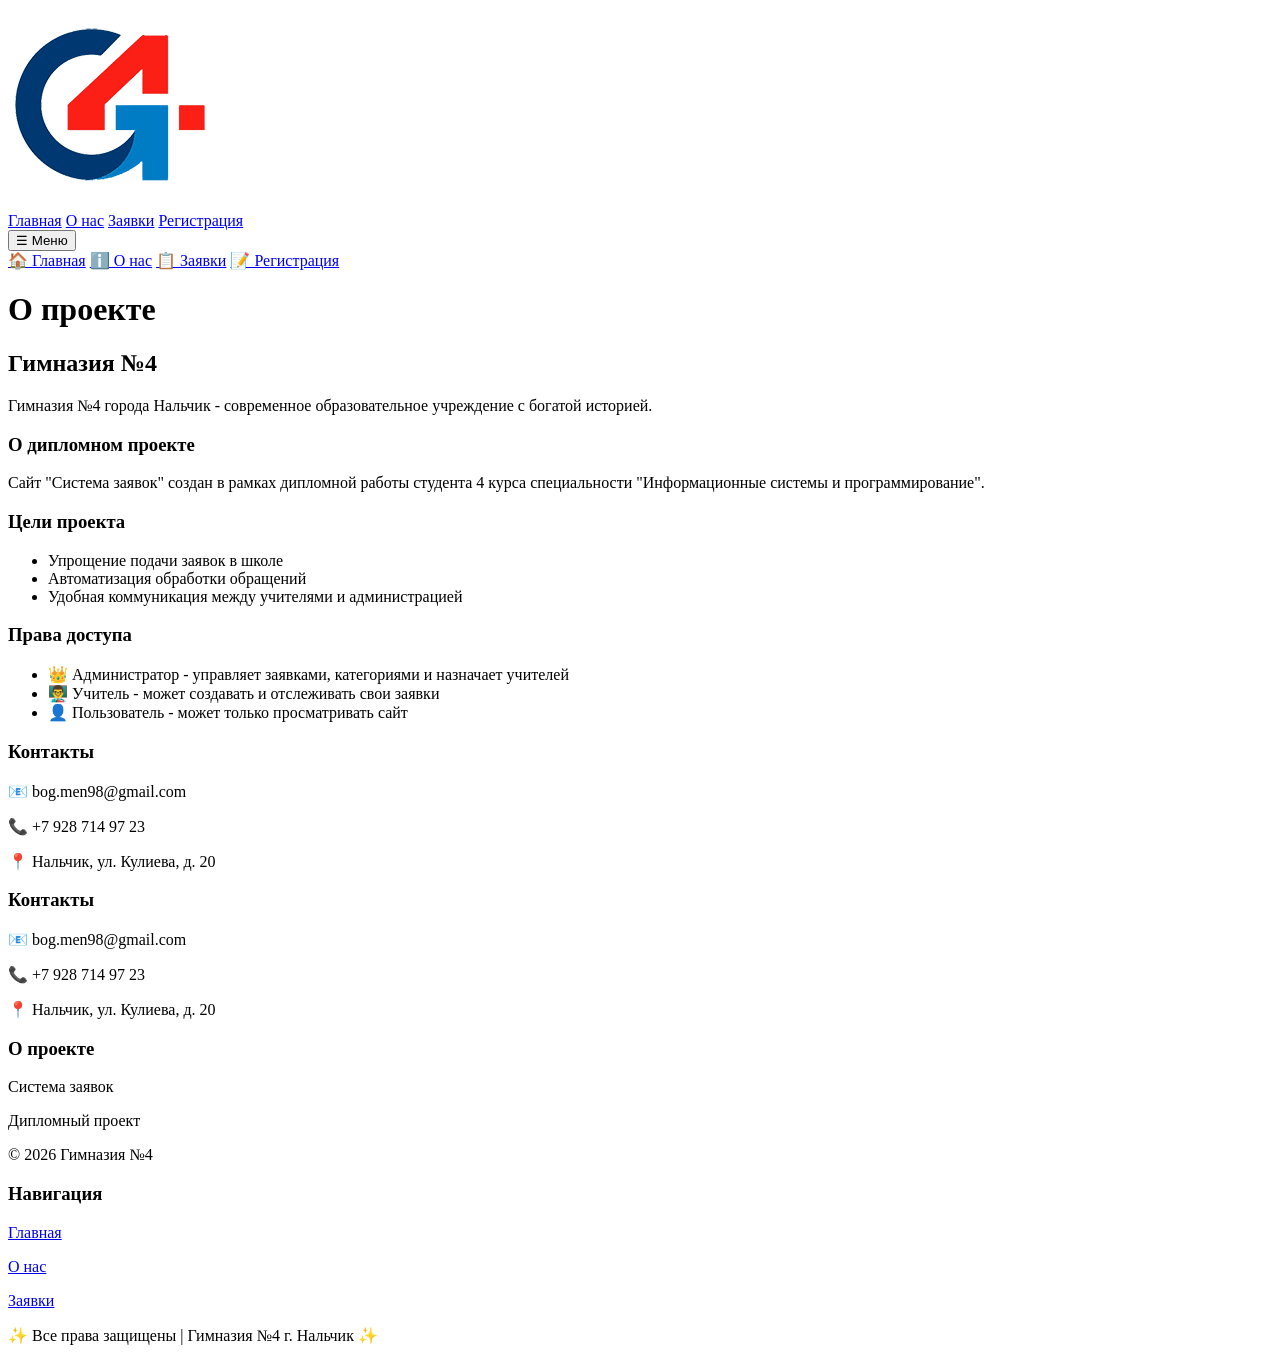
==== about.html @ c16073a1 "Update about.html" ====
<!DOCTYPE html>
<html>
<head>
    <meta charset="UTF-8">
    <meta name="viewport" content="width=device-width, initial-scale=1.0, user-scalable=yes">
    <title>О нас - Гимназия №4</title>
    <link rel="stylesheet" href="styles.css">
</head>
<body>
    <header>
        <img src="logo/logo.png" alt="Логотип" class="logo">
        
        <!-- Десктопная навигация -->
        <nav class="desktop-nav" id="desktop-nav">
            <a href="index.html">Главная</a>
            <a href="about.html">О нас</a>
            <a href="my_requests.html">Заявки</a>
            <a href="register.html">Регистрация</a>
        </nav>
        
        <!-- Мобильная навигация с бургер-меню -->
        <div class="mobile-nav">
            <button class="menu-toggle" id="menu-toggle">☰ Меню</button>
            <div class="mobile-menu" id="mobile-menu">
                <a href="index.html">🏠 Главная</a>
                <a href="about.html">ℹ️ О нас</a>
                <a href="my_requests.html">📋 Заявки</a>
                <a href="register.html">📝 Регистрация</a>
            </div>
        </div>
    </header>
    <main>
        <h1>О проекте</h1>
        <div class="about-container">
            <h2>Гимназия №4</h2>
            <p>Гимназия №4 города Нальчик - современное образовательное учреждение с богатой историей.</p>
            
            <h3>О дипломном проекте</h3>
            <p>Сайт "Система заявок" создан в рамках дипломной работы студента 4 курса специальности "Информационные системы и программирование".</p>
            
            <h3>Цели проекта</h3>
            <ul>
                <li>Упрощение подачи заявок в школе</li>
                <li>Автоматизация обработки обращений</li>
                <li>Удобная коммуникация между учителями и администрацией</li>
            </ul>
            
            <h3>Права доступа</h3>
            <ul>
                <li>👑 Администратор - управляет заявками, категориями и назначает учителей</li>
                <li>👨‍🏫 Учитель - может создавать и отслеживать свои заявки</li>
                <li>👤 Пользователь - может только просматривать сайт</li>
            </ul>
            
            <h3>Контакты</h3>
            <p>📧 bog.men98@gmail.com</p>
            <p>📞 +7 928 714 97 23</p>
            <p>📍 Нальчик, ул. Кулиева, д. 20</p>
        </div>
    </main>
    <footer>
        <div class="footer-content">
            <div class="footer-section">
                <h3>Контакты</h3>
                <p>📧 bog.men98@gmail.com</p>
                <p>📞 +7 928 714 97 23</p>
                <p>📍 Нальчик, ул. Кулиева, д. 20</p>
            </div>
            <div class="footer-section">
                <h3>О проекте</h3>
                <p>Система заявок</p>
                <p>Дипломный проект</p>
                <p>© 2026 Гимназия №4</p>
            </div>
            <div class="footer-section">
                <h3>Навигация</h3>
                <p><a href="index.html">Главная</a></p>
                <p><a href="about.html">О нас</a></p>
                <p><a href="my_requests.html">Заявки</a></p>
            </div>
        </div>
        <div class="footer-bottom">
            <p>✨ Все права защищены | Гимназия №4 г. Нальчик ✨</p>
        </div>
    </footer>
    <script src="script.js"></script>
</body>
</html>
---- styles.css ----
<header>
    <img src="logo/logo.png" alt="Логотип" class="logo">
    
    <!-- Десктопная навигация -->
    <nav class="desktop-nav" id="desktop-nav">
        <a href="index.html">Главная</a>
        <a href="about.html">О нас</a>
        <a href="my_requests.html">Заявки</a>
        <a href="register.html">Регистрация</a>
    </nav>
    
    <!-- Мобильная навигация с бургер-меню -->
    <div class="mobile-nav">
        <button class="menu-toggle" id="menu-toggle">☰ Меню</button>
        <div class="mobile-menu" id="mobile-menu">
            <a href="index.html">🏠 Главная</a>
            <a href="about.html">ℹ️ О нас</a>
            <a href="my_requests.html">📋 Заявки</a>
            <a href="register.html">📝 Регистрация</a>
        </div>
    </div>
</header>
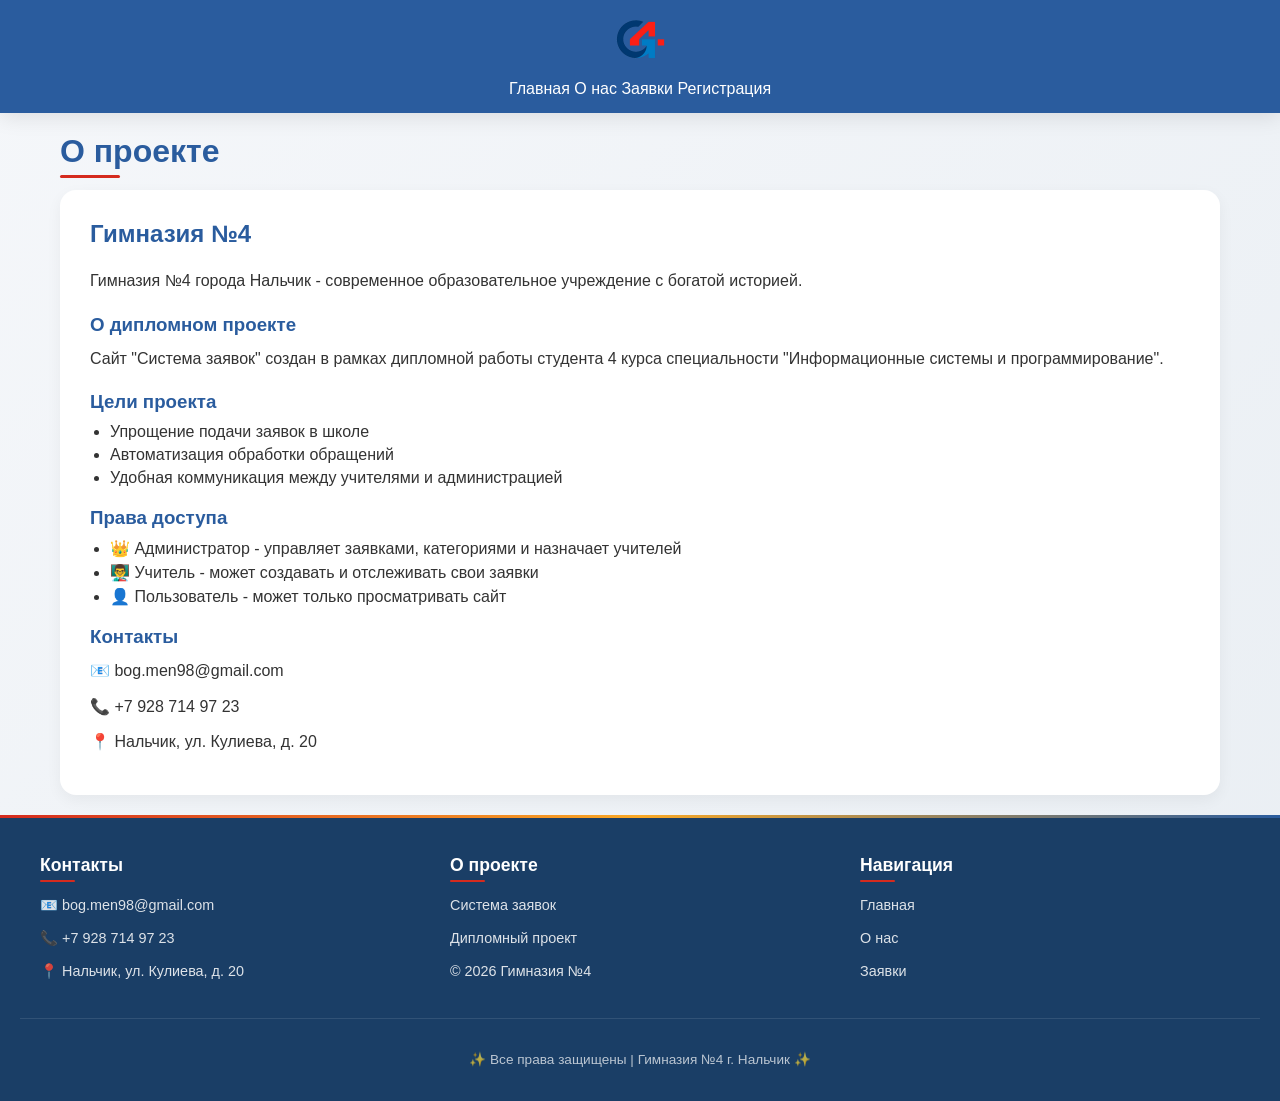
==== commit 8d2ab628: "Update about.html" ====
--- a/about.html
+++ b/about.html
@@ -2,32 +2,19 @@
 <html>
 <head>
     <meta charset="UTF-8">
-    <meta name="viewport" content="width=device-width, initial-scale=1.0, user-scalable=yes">
+    <meta name="viewport" content="width=device-width, initial-scale=1.0">
     <title>О нас - Гимназия №4</title>
     <link rel="stylesheet" href="styles.css">
 </head>
 <body>
     <header>
         <img src="logo/logo.png" alt="Логотип" class="logo">
-        
-        <!-- Десктопная навигация -->
-        <nav class="desktop-nav" id="desktop-nav">
+        <nav>
             <a href="index.html">Главная</a>
             <a href="about.html">О нас</a>
             <a href="my_requests.html">Заявки</a>
             <a href="register.html">Регистрация</a>
         </nav>
-        
-        <!-- Мобильная навигация с бургер-меню -->
-        <div class="mobile-nav">
-            <button class="menu-toggle" id="menu-toggle">☰ Меню</button>
-            <div class="mobile-menu" id="mobile-menu">
-                <a href="index.html">🏠 Главная</a>
-                <a href="about.html">ℹ️ О нас</a>
-                <a href="my_requests.html">📋 Заявки</a>
-                <a href="register.html">📝 Регистрация</a>
-            </div>
-        </div>
     </header>
     <main>
         <h1>О проекте</h1>
--- a/styles.css
+++ b/styles.css
@@ -1,22 +1,802 @@
-<header>
-    <img src="logo/logo.png" alt="Логотип" class="logo">
-    
-    <!-- Десктопная навигация -->
-    <nav class="desktop-nav" id="desktop-nav">
-        <a href="index.html">Главная</a>
-        <a href="about.html">О нас</a>
-        <a href="my_requests.html">Заявки</a>
-        <a href="register.html">Регистрация</a>
-    </nav>
-    
-    <!-- Мобильная навигация с бургер-меню -->
-    <div class="mobile-nav">
-        <button class="menu-toggle" id="menu-toggle">☰ Меню</button>
-        <div class="mobile-menu" id="mobile-menu">
-            <a href="index.html">🏠 Главная</a>
-            <a href="about.html">ℹ️ О нас</a>
-            <a href="my_requests.html">📋 Заявки</a>
-            <a href="register.html">📝 Регистрация</a>
-        </div>
-    </div>
-</header>
+* {
+    margin: 0;
+    padding: 0;
+    box-sizing: border-box;
+}
+
+html {
+    scroll-behavior: smooth;
+}
+
+body {
+    font-family: 'Segoe UI', Tahoma, Geneva, Verdana, sans-serif;
+    background: linear-gradient(135deg, #F5F7FA 0%, #E9EEF3 100%);
+    color: #333;
+    display: flex;
+    flex-direction: column;
+    min-height: 100vh;
+}
+
+/* ========== ШАПКА ПО ЦЕНТРУ ========== */
+header {
+    background: #2A5C9E;
+    color: white;
+    padding: 15px 20px;
+    display: flex;
+    align-items: center;
+    justify-content: center;
+    flex-direction: column;
+    gap: 15px;
+    box-shadow: 0 4px 20px rgba(0,0,0,0.1);
+    position: sticky;
+    top: 0;
+    z-index: 100;
+}
+
+.logo {
+    width: 50px;
+    height: 50px;
+    object-fit: contain;
+    transition: all 0.3s ease;
+}
+
+.logo:hover {
+    transform: scale(1.08) rotate(3deg);
+}
+
+.desktop-nav {
+    display: flex;
+    gap: 30px;
+    flex-wrap: wrap;
+    justify-content: center;
+}
+
+.mobile-nav {
+    display: none;
+    width: 100%;
+}
+
+.menu-toggle {
+    display: none;
+    background: transparent;
+    border: none;
+    color: white;
+    font-size: 28px;
+    width: auto;
+    padding: 5px 10px;
+    cursor: pointer;
+}
+
+.menu-toggle:hover {
+    background: rgba(255,255,255,0.1);
+    transform: none;
+    box-shadow: none;
+}
+
+.mobile-menu {
+    display: none;
+    flex-direction: column;
+    width: 100%;
+    background: #1E4A7A;
+    border-radius: 12px;
+    padding: 15px;
+    margin-top: 10px;
+}
+
+.mobile-menu.open {
+    display: flex;
+}
+
+.mobile-menu a {
+    color: white;
+    text-decoration: none;
+    padding: 12px 15px;
+    font-weight: 500;
+    border-radius: 8px;
+    transition: all 0.2s ease;
+    text-align: center;
+}
+
+.mobile-menu a:hover {
+    background: rgba(255,255,255,0.15);
+}
+
+nav a {
+    color: white;
+    text-decoration: none;
+    padding: 5px 0;
+    font-weight: 500;
+    position: relative;
+    transition: all 0.3s ease;
+}
+
+nav a::after {
+    content: '';
+    position: absolute;
+    bottom: -2px;
+    left: 0;
+    width: 0;
+    height: 2px;
+    background: #D52B1E;
+    transition: width 0.3s ease;
+    border-radius: 2px;
+}
+
+nav a:hover::after {
+    width: 100%;
+}
+
+main {
+    flex: 1;
+    max-width: 1200px;
+    margin: 20px auto;
+    padding: 0 15px;
+    width: 100%;
+}
+
+h1 {
+    color: #2A5C9E;
+    margin-bottom: 20px;
+    font-size: 2rem;
+    position: relative;
+    display: inline-block;
+}
+
+h1::after {
+    content: '';
+    position: absolute;
+    bottom: -8px;
+    left: 0;
+    width: 60px;
+    height: 3px;
+    background: #D52B1E;
+    border-radius: 3px;
+}
+
+h2 {
+    color: #2A5C9E;
+    margin-bottom: 20px;
+    font-size: 1.5rem;
+}
+
+h3 {
+    margin: 20px 0 10px 0;
+    color: #2A5C9E;
+}
+
+p {
+    margin-bottom: 10px;
+    line-height: 1.6;
+}
+
+ul {
+    margin-left: 20px;
+    margin-bottom: 15px;
+}
+
+li {
+    margin-bottom: 5px;
+}
+
+.news-grid {
+    display: grid;
+    gap: 25px;
+    margin-bottom: 30px;
+    grid-template-columns: repeat(4, 1fr);
+}
+
+@media (max-width: 1024px) {
+    .news-grid {
+        grid-template-columns: repeat(2, 1fr);
+    }
+}
+
+@media (max-width: 767px) {
+    .news-grid {
+        grid-template-columns: 1fr;
+    }
+}
+
+.news-card {
+    background: white;
+    border-radius: 12px;
+    overflow: hidden;
+    box-shadow: 0 5px 15px rgba(0,0,0,0.08);
+    transition: all 0.4s ease;
+    cursor: pointer;
+}
+
+.news-card:hover {
+    transform: translateY(-10px);
+    box-shadow: 0 20px 30px rgba(0,0,0,0.15);
+}
+
+.news-image {
+    width: 100%;
+    height: 150px;
+    object-fit: cover;
+    transition: transform 0.5s ease;
+}
+
+.news-card:hover .news-image {
+    transform: scale(1.05);
+}
+
+.news-content {
+    padding: 15px;
+}
+
+.news-date {
+    color: #D52B1E;
+    font-size: 0.9rem;
+    margin-bottom: 5px;
+    font-weight: 500;
+}
+
+.news-content h3 {
+    margin: 0 0 10px 0;
+    font-size: 1.1rem;
+}
+
+.news-content p {
+    color: #666;
+    font-size: 0.9rem;
+}
+
+.counter {
+    background: linear-gradient(135deg, #2A5C9E, #4A7DB5);
+    color: white;
+    padding: 15px;
+    text-align: center;
+    font-size: 1.2rem;
+    border-radius: 12px;
+    margin: 20px 0;
+    box-shadow: 0 4px 12px rgba(42,92,158,0.3);
+}
+
+.form-container {
+    max-width: 500px;
+    margin: 0 auto;
+    background: white;
+    padding: 30px;
+    border-radius: 16px;
+    box-shadow: 0 10px 30px rgba(0,0,0,0.1);
+    transition: transform 0.3s ease;
+}
+
+@media (max-width: 767px) {
+    .form-container {
+        padding: 20px;
+        margin: 0 10px;
+    }
+}
+
+.form-container:hover {
+    transform: translateY(-5px);
+}
+
+.about-container {
+    background: white;
+    padding: 30px;
+    border-radius: 16px;
+    box-shadow: 0 5px 15px rgba(0,0,0,0.05);
+}
+
+@media (max-width: 767px) {
+    .about-container {
+        padding: 20px;
+    }
+}
+
+input, select, textarea {
+    width: 100%;
+    padding: 12px;
+    margin-bottom: 15px;
+    border: 2px solid #E5E7EB;
+    border-radius: 10px;
+    font-size: 14px;
+    transition: all 0.3s ease;
+    font-family: inherit;
+}
+
+input:focus, select:focus, textarea:focus {
+    outline: none;
+    border-color: #2A5C9E;
+    box-shadow: 0 0 0 3px rgba(42,92,158,0.1);
+}
+
+input:disabled, select:disabled, textarea:disabled {
+    background: #F5F7FA;
+    cursor: not-allowed;
+}
+
+button {
+    background: #2A5C9E;
+    color: white;
+    padding: 12px;
+    border: none;
+    border-radius: 10px;
+    cursor: pointer;
+    width: 100%;
+    font-size: 14px;
+    font-weight: 500;
+    transition: all 0.3s ease;
+}
+
+button:hover:not(:disabled) {
+    background: #4A7DB5;
+    transform: scale(1.02);
+    box-shadow: 0 4px 12px rgba(42,92,158,0.3);
+}
+
+button:active:not(:disabled) {
+    transform: scale(0.98);
+}
+
+button:disabled {
+    opacity: 0.5;
+    cursor: not-allowed;
+}
+
+.danger {
+    background: #D52B1E;
+}
+
+.danger:hover:not(:disabled) {
+    background: #b71c1c;
+    transform: scale(1.02);
+    box-shadow: 0 4px 12px rgba(213,43,30,0.3);
+}
+
+.table-wrapper {
+    overflow-x: auto;
+    margin: 20px 0;
+    border-radius: 12px;
+    box-shadow: 0 2px 8px rgba(0,0,0,0.05);
+}
+
+table {
+    width: 100%;
+    background: white;
+    border-collapse: collapse;
+    min-width: 500px;
+}
+
+@media (max-width: 767px) {
+    table {
+        min-width: 450px;
+    }
+    
+    th, td {
+        font-size: 12px;
+        padding: 10px 8px;
+    }
+}
+
+th {
+    background: #2A5C9E;
+    color: white;
+    padding: 12px;
+    text-align: left;
+    font-weight: 600;
+}
+
+th:first-child {
+    border-top-left-radius: 12px;
+}
+
+th:last-child {
+    border-top-right-radius: 12px;
+}
+
+td {
+    padding: 12px;
+    border-bottom: 1px solid #E5E7EB;
+    transition: all 0.2s ease;
+}
+
+tr:hover td {
+    background: #F8FAFE;
+}
+
+.filters {
+    margin: 20px 0;
+    display: flex;
+    gap: 10px;
+    flex-wrap: wrap;
+    justify-content: center;
+}
+
+.filter-btn {
+    background: #E5E7EB;
+    color: #333;
+    width: auto;
+    padding: 8px 20px;
+}
+
+.filter-btn.active {
+    background: #2A5C9E;
+    color: white;
+}
+
+.filter-btn:hover {
+    transform: translateY(-2px);
+}
+
+.admin-section {
+    background: white;
+    padding: 25px;
+    border-radius: 16px;
+    margin-bottom: 30px;
+    box-shadow: 0 5px 15px rgba(0,0,0,0.05);
+    transition: all 0.3s ease;
+}
+
+@media (max-width: 767px) {
+    .admin-section {
+        padding: 15px;
+    }
+}
+
+.admin-section:hover {
+    box-shadow: 0 8px 25px rgba(0,0,0,0.1);
+}
+
+.category-add {
+    display: flex;
+    gap: 10px;
+    margin-bottom: 20px;
+    flex-wrap: wrap;
+}
+
+.category-add input {
+    flex: 1;
+    margin-bottom: 0;
+}
+
+.category-add button {
+    width: auto;
+    padding: 12px 20px;
+}
+
+@media (max-width: 767px) {
+    .category-add {
+        flex-direction: column;
+    }
+    
+    .category-add button {
+        width: 100%;
+    }
+}
+
+#categories-list {
+    list-style: none;
+}
+
+#categories-list li {
+    display: flex;
+    justify-content: space-between;
+    align-items: center;
+    padding: 12px;
+    border-bottom: 1px solid #E5E7EB;
+    transition: all 0.2s ease;
+    flex-wrap: wrap;
+    gap: 10px;
+}
+
+@media (max-width: 767px) {
+    #categories-list li {
+        flex-direction: column;
+        text-align: center;
+    }
+    
+    #categories-list li button {
+        width: auto;
+    }
+}
+
+#categories-list li:hover {
+    background: #F8FAFE;
+    transform: translateX(5px);
+}
+
+#categories-list li button {
+    width: auto;
+    padding: 5px 12px;
+}
+
+.info-box {
+    padding: 15px;
+    border-radius: 12px;
+    margin-bottom: 20px;
+    text-align: center;
+}
+
+.teacher-info {
+    background: linear-gradient(135deg, #E8F4FD, #D4E9FA);
+    color: #2A5C9E;
+    border-left: 4px solid #2A5C9E;
+    text-align: left;
+}
+
+.user-info {
+    background: linear-gradient(135deg, #FFF3E0, #FFE8CC);
+    color: #F9A826;
+    border-left: 4px solid #F9A826;
+    text-align: left;
+}
+
+.admin-info {
+    background: linear-gradient(135deg, #E8F4FD, #D4E9FA);
+    color: #2A5C9E;
+    border-left: 4px solid #2A5C9E;
+    text-align: left;
+}
+
+.new-request-btn {
+    width: auto;
+    margin-bottom: 20px;
+    background: #4A7DB5;
+    display: inline-block;
+    padding: 10px 24px;
+}
+
+.error-box {
+    background: #FFE5E5;
+    padding: 15px;
+    border-radius: 12px;
+    margin-bottom: 20px;
+    color: #D52B1E;
+    border-left: 4px solid #D52B1E;
+}
+
+.error-text {
+    color: #D52B1E;
+    margin-bottom: 15px;
+}
+
+.hidden {
+    display: none;
+}
+
+.checkbox-label {
+    display: flex;
+    align-items: center;
+    gap: 10px;
+    margin-bottom: 15px;
+    cursor: pointer;
+}
+
+.checkbox-label input {
+    width: auto;
+    margin-bottom: 0;
+    cursor: pointer;
+}
+
+.test-accounts {
+    margin-top: 20px;
+    padding-top: 15px;
+    border-top: 1px solid #E5E7EB;
+    color: #666;
+    font-size: 0.85rem;
+}
+
+.test-accounts p {
+    margin-bottom: 5px;
+}
+
+.register-note {
+    margin-top: 20px;
+    padding-top: 15px;
+    border-top: 1px solid #E5E7EB;
+    color: #F9A826;
+    font-size: 0.85rem;
+    background: #FFF9F0;
+    padding: 15px;
+    border-radius: 10px;
+}
+
+footer {
+    background: #1A3E66;
+    color: white;
+    padding: 40px 20px 25px;
+    margin-top: auto;
+    width: 100%;
+    position: relative;
+}
+
+footer::before {
+    content: '';
+    position: absolute;
+    top: 0;
+    left: 0;
+    right: 0;
+    height: 3px;
+    background: linear-gradient(90deg, #D52B1E, #F9A826, #2A5C9E);
+}
+
+.footer-content {
+    max-width: 1200px;
+    margin: 0 auto;
+    display: flex;
+    justify-content: space-between;
+    flex-wrap: wrap;
+    gap: 30px;
+}
+
+@media (max-width: 767px) {
+    .footer-content {
+        flex-direction: column;
+        text-align: center;
+        gap: 25px;
+    }
+}
+
+.footer-section {
+    flex: 1;
+    min-width: 200px;
+}
+
+.footer-section h3 {
+    color: white;
+    margin-top: 0;
+    margin-bottom: 18px;
+    font-size: 1.1rem;
+    position: relative;
+    display: inline-block;
+}
+
+.footer-section h3::after {
+    content: '';
+    position: absolute;
+    bottom: -6px;
+    left: 0;
+    width: 35px;
+    height: 2px;
+    background: #D52B1E;
+    border-radius: 2px;
+    transition: width 0.3s ease;
+}
+
+@media (max-width: 767px) {
+    .footer-section h3::after {
+        left: 50%;
+        transform: translateX(-50%);
+    }
+}
+
+.footer-section:hover h3::after {
+    width: 55px;
+}
+
+.footer-section p {
+    margin-bottom: 10px;
+    opacity: 0.85;
+    transition: all 0.3s ease;
+    font-size: 0.9rem;
+}
+
+.footer-section p:hover {
+    opacity: 1;
+    transform: translateX(3px);
+}
+
+@media (max-width: 767px) {
+    .footer-section p:hover {
+        transform: translateX(0);
+    }
+}
+
+.footer-section a {
+    color: white;
+    text-decoration: none;
+    transition: all 0.3s ease;
+    display: inline-block;
+}
+
+.footer-section a:hover {
+    color: #F9A826;
+    transform: translateX(5px);
+}
+
+.footer-bottom {
+    text-align: center;
+    padding-top: 25px;
+    margin-top: 25px;
+    border-top: 1px solid rgba(255,255,255,0.1);
+}
+
+.footer-bottom p {
+    margin: 5px 0;
+    font-size: 0.85rem;
+    opacity: 0.7;
+}
+
+/* ========== МОБИЛЬНЫЕ НАСТРОЙКИ ========== */
+@media (max-width: 767px) {
+    header {
+        flex-direction: column;
+        align-items: center;
+        padding: 12px;
+    }
+    
+    .logo {
+        margin: 0 auto;
+    }
+    
+    .desktop-nav {
+        display: none;
+    }
+    
+    .mobile-nav {
+        display: block;
+        width: 100%;
+    }
+    
+    .menu-toggle {
+        display: block;
+        width: 100%;
+        margin-top: 5px;
+    }
+    
+    h1 {
+        font-size: 1.6rem;
+        display: block;
+        text-align: center;
+    }
+    
+    h1::after {
+        left: 50%;
+        transform: translateX(-50%);
+    }
+    
+    h2 {
+        font-size: 1.3rem;
+        text-align: center;
+    }
+    
+    .filters {
+        justify-content: center;
+    }
+    
+    .filter-btn {
+        padding: 6px 16px;
+        font-size: 13px;
+    }
+    
+    .new-request-btn {
+        width: 100%;
+        text-align: center;
+    }
+    
+    button {
+        -webkit-tap-highlight-color: transparent;
+    }
+    
+    .info-box {
+        text-align: center;
+    }
+}
+
+/* ========== ДЕСКТОПНЫЕ НАСТРОЙКИ ========== */
+@media (min-width: 1200px) {
+    main {
+        padding: 0 20px;
+    }
+    
+    .admin-section {
+        padding: 30px;
+    }
+    
+    table {
+        min-width: auto;
+    }
+    
+    th, td {
+        padding: 14px;
+    }
+    
+    .desktop-nav {
+        gap: 40px;
+    }
+}
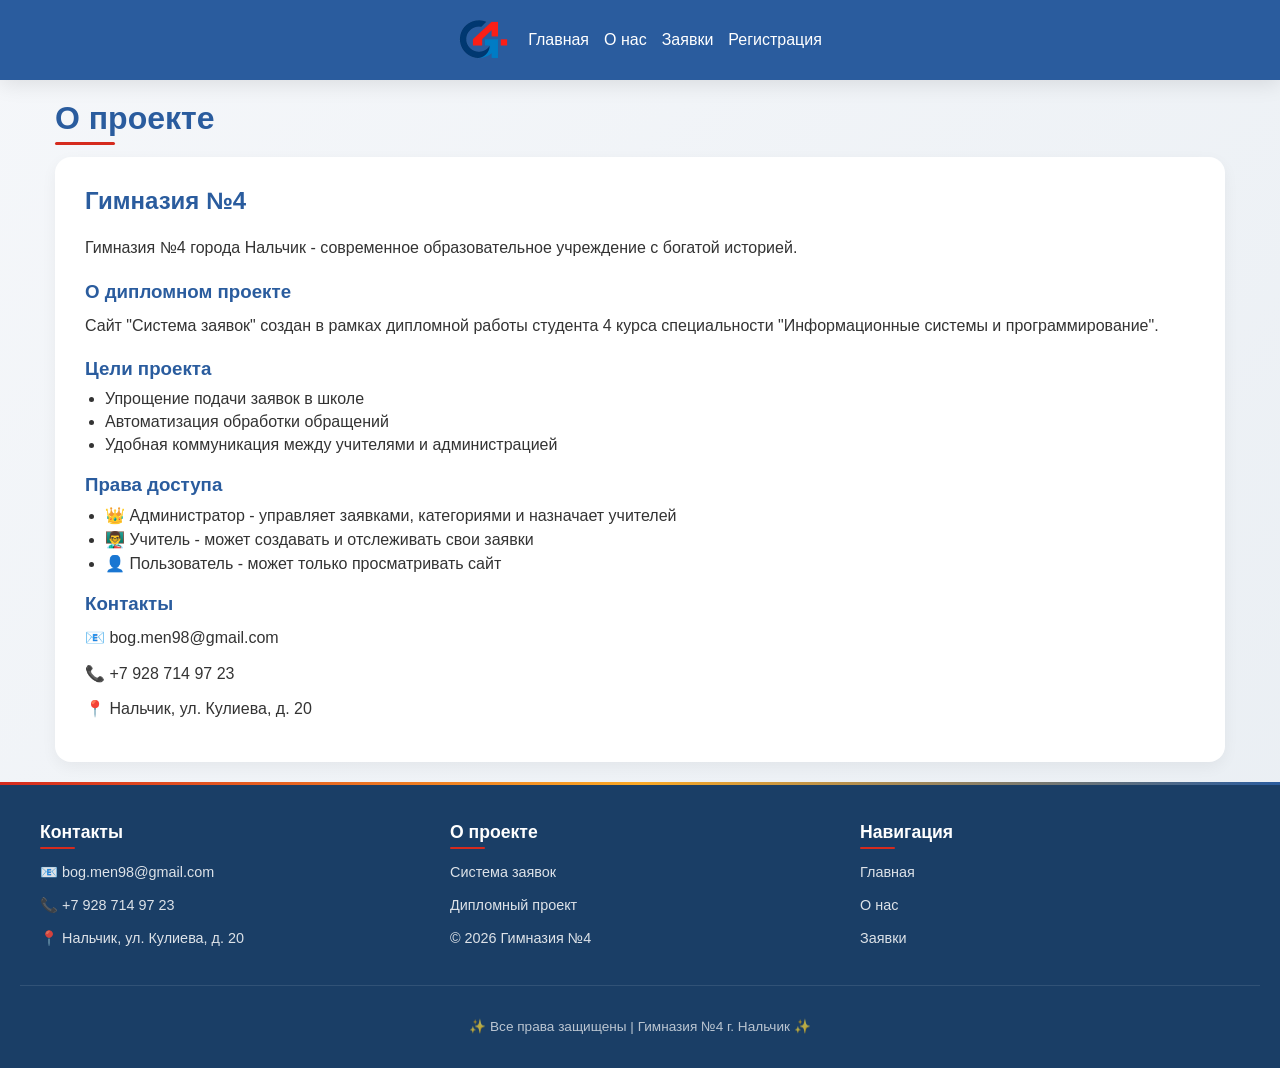
==== commit 61c408f4: "Update about.html" ====
--- a/about.html
+++ b/about.html
@@ -9,12 +9,15 @@
 <body>
     <header>
         <img src="logo/logo.png" alt="Логотип" class="logo">
-        <nav>
+        <nav class="main-nav">
             <a href="index.html">Главная</a>
             <a href="about.html">О нас</a>
             <a href="my_requests.html">Заявки</a>
             <a href="register.html">Регистрация</a>
         </nav>
+        <button class="burger-btn" id="burgerBtn">
+            <span></span><span></span><span></span>
+        </button>
     </header>
     <main>
         <h1>О проекте</h1>
@@ -70,6 +73,13 @@
             <p>✨ Все права защищены | Гимназия №4 г. Нальчик ✨</p>
         </div>
     </footer>
+    <div class="mobile-nav" id="mobileNav">
+        <a href="index.html">Главная</a>
+        <a href="about.html">О нас</a>
+        <a href="my_requests.html">Заявки</a>
+        <a href="register.html">Регистрация</a>
+    </div>
+    <div class="overlay" id="overlay"></div>
     <script src="script.js"></script>
 </body>
 </html>
--- a/styles.css
+++ b/styles.css
@@ -17,16 +17,15 @@
     min-height: 100vh;
 }
 
-/* ========== ШАПКА ПО ЦЕНТРУ ========== */
 header {
     background: #2A5C9E;
     color: white;
-    padding: 15px 20px;
+    padding: 15px;
     display: flex;
     align-items: center;
     justify-content: center;
-    flex-direction: column;
-    gap: 15px;
+    flex-wrap: wrap;
+    gap: 20px;
     box-shadow: 0 4px 20px rgba(0,0,0,0.1);
     position: sticky;
     top: 0;
@@ -37,68 +36,17 @@
     width: 50px;
     height: 50px;
     object-fit: contain;
-    transition: all 0.3s ease;
+    transition: all 0.3s cubic-bezier(0.4, 0, 0.2, 1);
 }
 
 .logo:hover {
     transform: scale(1.08) rotate(3deg);
 }
 
-.desktop-nav {
-    display: flex;
-    gap: 30px;
+nav {
+    display: flex;
+    gap: 15px;
     flex-wrap: wrap;
-    justify-content: center;
-}
-
-.mobile-nav {
-    display: none;
-    width: 100%;
-}
-
-.menu-toggle {
-    display: none;
-    background: transparent;
-    border: none;
-    color: white;
-    font-size: 28px;
-    width: auto;
-    padding: 5px 10px;
-    cursor: pointer;
-}
-
-.menu-toggle:hover {
-    background: rgba(255,255,255,0.1);
-    transform: none;
-    box-shadow: none;
-}
-
-.mobile-menu {
-    display: none;
-    flex-direction: column;
-    width: 100%;
-    background: #1E4A7A;
-    border-radius: 12px;
-    padding: 15px;
-    margin-top: 10px;
-}
-
-.mobile-menu.open {
-    display: flex;
-}
-
-.mobile-menu a {
-    color: white;
-    text-decoration: none;
-    padding: 12px 15px;
-    font-weight: 500;
-    border-radius: 8px;
-    transition: all 0.2s ease;
-    text-align: center;
-}
-
-.mobile-menu a:hover {
-    background: rgba(255,255,255,0.15);
 }
 
 nav a {
@@ -107,7 +55,7 @@
     padding: 5px 0;
     font-weight: 500;
     position: relative;
-    transition: all 0.3s ease;
+    transition: all 0.3s cubic-bezier(0.4, 0, 0.2, 1);
 }
 
 nav a::after {
@@ -118,12 +66,20 @@
     width: 0;
     height: 2px;
     background: #D52B1E;
-    transition: width 0.3s ease;
+    transition: width 0.3s cubic-bezier(0.4, 0, 0.2, 1);
     border-radius: 2px;
+}
+
+nav a:hover {
+    transform: translateY(-2px);
 }
 
 nav a:hover::after {
     width: 100%;
+}
+
+nav a.hidden {
+    display: none;
 }
 
 main {
@@ -178,23 +134,12 @@
     margin-bottom: 5px;
 }
 
+/* Новости с красивыми карточками */
 .news-grid {
     display: grid;
+    grid-template-columns: repeat(auto-fit, minmax(250px, 1fr));
     gap: 25px;
     margin-bottom: 30px;
-    grid-template-columns: repeat(4, 1fr);
-}
-
-@media (max-width: 1024px) {
-    .news-grid {
-        grid-template-columns: repeat(2, 1fr);
-    }
-}
-
-@media (max-width: 767px) {
-    .news-grid {
-        grid-template-columns: 1fr;
-    }
 }
 
 .news-card {
@@ -202,7 +147,7 @@
     border-radius: 12px;
     overflow: hidden;
     box-shadow: 0 5px 15px rgba(0,0,0,0.08);
-    transition: all 0.4s ease;
+    transition: all 0.4s cubic-bezier(0.4, 0, 0.2, 1);
     cursor: pointer;
 }
 
@@ -215,7 +160,7 @@
     width: 100%;
     height: 150px;
     object-fit: cover;
-    transition: transform 0.5s ease;
+    transition: transform 0.5s cubic-bezier(0.4, 0, 0.2, 1);
 }
 
 .news-card:hover .news-image {
@@ -255,7 +200,7 @@
 }
 
 .form-container {
-    max-width: 500px;
+    max-width: 400px;
     margin: 0 auto;
     background: white;
     padding: 30px;
@@ -264,13 +209,6 @@
     transition: transform 0.3s ease;
 }
 
-@media (max-width: 767px) {
-    .form-container {
-        padding: 20px;
-        margin: 0 10px;
-    }
-}
-
 .form-container:hover {
     transform: translateY(-5px);
 }
@@ -280,12 +218,6 @@
     padding: 30px;
     border-radius: 16px;
     box-shadow: 0 5px 15px rgba(0,0,0,0.05);
-}
-
-@media (max-width: 767px) {
-    .about-container {
-        padding: 20px;
-    }
 }
 
 input, select, textarea {
@@ -303,6 +235,7 @@
     outline: none;
     border-color: #2A5C9E;
     box-shadow: 0 0 0 3px rgba(42,92,158,0.1);
+    transform: translateY(-2px);
 }
 
 input:disabled, select:disabled, textarea:disabled {
@@ -320,7 +253,7 @@
     width: 100%;
     font-size: 14px;
     font-weight: 500;
-    transition: all 0.3s ease;
+    transition: all 0.3s cubic-bezier(0.4, 0, 0.2, 1);
 }
 
 button:hover:not(:disabled) {
@@ -348,29 +281,16 @@
     box-shadow: 0 4px 12px rgba(213,43,30,0.3);
 }
 
-.table-wrapper {
-    overflow-x: auto;
-    margin: 20px 0;
-    border-radius: 12px;
-    box-shadow: 0 2px 8px rgba(0,0,0,0.05);
-}
-
+/* Таблицы с красивым дизайном */
 table {
     width: 100%;
     background: white;
     border-collapse: collapse;
-    min-width: 500px;
-}
-
-@media (max-width: 767px) {
-    table {
-        min-width: 450px;
-    }
-    
-    th, td {
-        font-size: 12px;
-        padding: 10px 8px;
-    }
+    margin: 20px 0;
+    display: block;
+    overflow-x: auto;
+    border-radius: 12px;
+    box-shadow: 0 2px 8px rgba(0,0,0,0.05);
 }
 
 th {
@@ -404,7 +324,6 @@
     display: flex;
     gap: 10px;
     flex-wrap: wrap;
-    justify-content: center;
 }
 
 .filter-btn {
@@ -432,12 +351,6 @@
     transition: all 0.3s ease;
 }
 
-@media (max-width: 767px) {
-    .admin-section {
-        padding: 15px;
-    }
-}
-
 .admin-section:hover {
     box-shadow: 0 8px 25px rgba(0,0,0,0.1);
 }
@@ -457,16 +370,6 @@
 .category-add button {
     width: auto;
     padding: 12px 20px;
-}
-
-@media (max-width: 767px) {
-    .category-add {
-        flex-direction: column;
-    }
-    
-    .category-add button {
-        width: 100%;
-    }
 }
 
 #categories-list {
@@ -480,19 +383,6 @@
     padding: 12px;
     border-bottom: 1px solid #E5E7EB;
     transition: all 0.2s ease;
-    flex-wrap: wrap;
-    gap: 10px;
-}
-
-@media (max-width: 767px) {
-    #categories-list li {
-        flex-direction: column;
-        text-align: center;
-    }
-    
-    #categories-list li button {
-        width: auto;
-    }
 }
 
 #categories-list li:hover {
@@ -509,28 +399,36 @@
     padding: 15px;
     border-radius: 12px;
     margin-bottom: 20px;
-    text-align: center;
+    animation: slideIn 0.4s ease;
+}
+
+@keyframes slideIn {
+    from {
+        opacity: 0;
+        transform: translateX(-20px);
+    }
+    to {
+        opacity: 1;
+        transform: translateX(0);
+    }
 }
 
 .teacher-info {
     background: linear-gradient(135deg, #E8F4FD, #D4E9FA);
     color: #2A5C9E;
     border-left: 4px solid #2A5C9E;
-    text-align: left;
 }
 
 .user-info {
     background: linear-gradient(135deg, #FFF3E0, #FFE8CC);
     color: #F9A826;
     border-left: 4px solid #F9A826;
-    text-align: left;
 }
 
 .admin-info {
     background: linear-gradient(135deg, #E8F4FD, #D4E9FA);
     color: #2A5C9E;
     border-left: 4px solid #2A5C9E;
-    text-align: left;
 }
 
 .new-request-btn {
@@ -594,8 +492,10 @@
     background: #FFF9F0;
     padding: 15px;
     border-radius: 10px;
-}
-
+    margin-top: 20px;
+}
+
+/* ========== КРАСИВЫЙ ПОДВАЛ ========== */
 footer {
     background: #1A3E66;
     color: white;
@@ -622,14 +522,6 @@
     justify-content: space-between;
     flex-wrap: wrap;
     gap: 30px;
-}
-
-@media (max-width: 767px) {
-    .footer-content {
-        flex-direction: column;
-        text-align: center;
-        gap: 25px;
-    }
 }
 
 .footer-section {
@@ -658,13 +550,6 @@
     transition: width 0.3s ease;
 }
 
-@media (max-width: 767px) {
-    .footer-section h3::after {
-        left: 50%;
-        transform: translateX(-50%);
-    }
-}
-
 .footer-section:hover h3::after {
     width: 55px;
 }
@@ -681,12 +566,6 @@
     transform: translateX(3px);
 }
 
-@media (max-width: 767px) {
-    .footer-section p:hover {
-        transform: translateX(0);
-    }
-}
-
 .footer-section a {
     color: white;
     text-decoration: none;
@@ -712,91 +591,155 @@
     opacity: 0.7;
 }
 
-/* ========== МОБИЛЬНЫЕ НАСТРОЙКИ ========== */
-@media (max-width: 767px) {
+@media (max-width: 720px) {
     header {
         flex-direction: column;
+        text-align: center;
+    }
+    
+    nav {
+        flex-direction: column;
+        width: 100%;
         align-items: center;
-        padding: 12px;
-    }
-    
-    .logo {
-        margin: 0 auto;
-    }
-    
+    }
+    
+    table {
+        font-size: 0.9rem;
+    }
+    
+    th, td {
+        padding: 8px;
+    }
+    
+    .category-add {
+        flex-direction: column;
+    }
+    
+    .category-add button {
+        width: 100%;
+    }
+    
+    .footer-content {
+        flex-direction: column;
+        text-align: center;
+        gap: 25px;
+    }
+    
+    .footer-section h3::after {
+        left: 50%;
+        transform: translateX(-50%);
+    }
+    
+    .footer-section:hover h3::after {
+        width: 55px;
+        left: 50%;
+        transform: translateX(-50%);
+    }
+    
+    .footer-section p:hover {
+        transform: translateX(0);
+    }
+}
+/* ========== ДЛЯ БУРГЕР-МЕНЮ (добавить в конец файла) ========== */
+
+/* Бургер-кнопка — видна только на смартфонах */
+.burger-btn {
+    display: none;
+    background: rgba(255,255,255,0.15);
+    border: none;
+    cursor: pointer;
+    width: 44px;
+    height: 44px;
+    border-radius: 12px;
+    flex-direction: column;
+    justify-content: center;
+    align-items: center;
+    gap: 5px;
+}
+
+.burger-btn span {
+    display: block;
+    width: 24px;
+    height: 2px;
+    background: white;
+    border-radius: 2px;
+    transition: 0.2s;
+}
+
+/* Выезжающее вертикальное меню */
+.mobile-nav {
+    position: fixed;
+    top: 0;
+    left: -280px;
+    width: 280px;
+    height: 100vh;
+    background: #1A3E66;
+    z-index: 1100;
+    padding: 80px 24px 24px;
+    transition: left 0.3s cubic-bezier(0.2, 0.9, 0.4, 1.1);
+    box-shadow: 4px 0 20px rgba(0,0,0,0.3);
+    display: flex;
+    flex-direction: column;
+    gap: 20px;
+}
+
+.mobile-nav.open {
+    left: 0;
+}
+
+.mobile-nav a {
+    color: white;
+    text-decoration: none;
+    font-size: 1.2rem;
+    padding: 12px 0;
+    border-bottom: 1px solid rgba(255,255,255,0.2);
+    transition: 0.2s;
+}
+
+.mobile-nav a:hover {
+    padding-left: 10px;
+    color: #F9A826;
+}
+
+.mobile-nav a.hidden {
+    display: none;
+}
+
+/* Затемнение */
+.overlay {
+    position: fixed;
+    top: 0;
+    left: 0;
+    width: 100%;
+    height: 100%;
+    background: rgba(0,0,0,0.5);
+    z-index: 1050;
+    display: none;
+}
+
+.overlay.active {
+    display: block;
+}
+
+/* Скрываем обычное меню на смартфонах, показываем бургер */
+@media (max-width: 720px) {
     .desktop-nav {
         display: none;
     }
     
-    .mobile-nav {
-        display: block;
-        width: 100%;
-    }
-    
-    .menu-toggle {
-        display: block;
-        width: 100%;
-        margin-top: 5px;
-    }
-    
-    h1 {
-        font-size: 1.6rem;
-        display: block;
-        text-align: center;
-    }
-    
-    h1::after {
-        left: 50%;
-        transform: translateX(-50%);
-    }
-    
-    h2 {
-        font-size: 1.3rem;
-        text-align: center;
-    }
-    
-    .filters {
-        justify-content: center;
-    }
-    
-    .filter-btn {
-        padding: 6px 16px;
-        font-size: 13px;
-    }
-    
-    .new-request-btn {
-        width: 100%;
-        text-align: center;
-    }
-    
-    button {
-        -webkit-tap-highlight-color: transparent;
-    }
-    
-    .info-box {
-        text-align: center;
-    }
-}
-
-/* ========== ДЕСКТОПНЫЕ НАСТРОЙКИ ========== */
-@media (min-width: 1200px) {
-    main {
-        padding: 0 20px;
-    }
-    
-    .admin-section {
-        padding: 30px;
-    }
-    
-    table {
-        min-width: auto;
-    }
-    
-    th, td {
-        padding: 14px;
-    }
-    
-    .desktop-nav {
-        gap: 40px;
-    }
-}
+    .burger-btn {
+        display: flex;
+    }
+    
+    header {
+        justify-content: space-between;
+        flex-direction: row;
+    }
+}
+
+/* На компьютерах скрываем мобильное меню */
+@media (min-width: 721px) {
+    .mobile-nav, .overlay, .burger-btn {
+        display: none;
+    }
+}
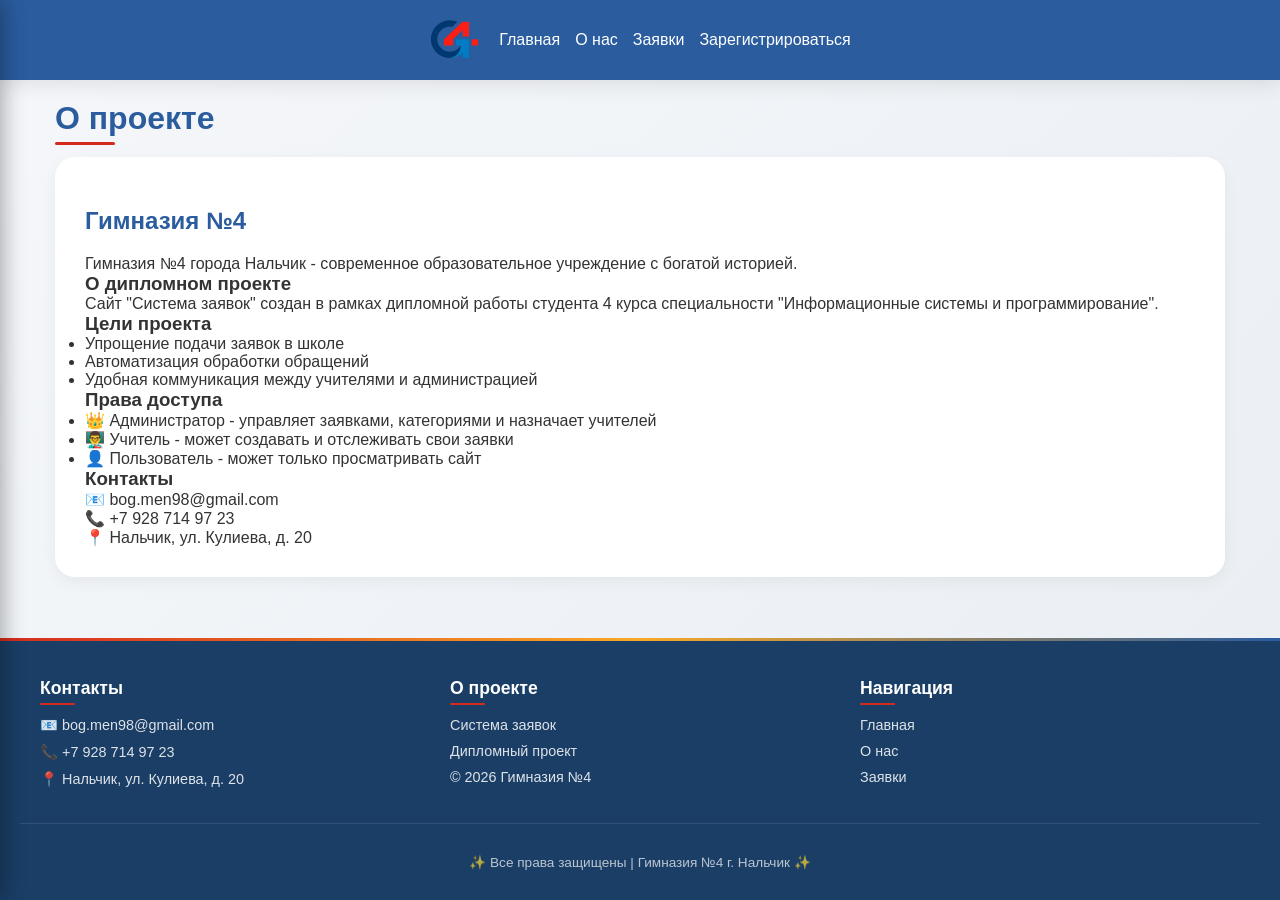
==== commit 1d7167fc: "Update about.html" ====
--- a/about.html
+++ b/about.html
@@ -2,7 +2,7 @@
 <html>
 <head>
     <meta charset="UTF-8">
-    <meta name="viewport" content="width=device-width, initial-scale=1.0">
+    <meta name="viewport" content="width=device-width, initial-scale=1.0, viewport-fit=cover">
     <title>О нас - Гимназия №4</title>
     <link rel="stylesheet" href="styles.css">
 </head>
@@ -13,7 +13,7 @@
             <a href="index.html">Главная</a>
             <a href="about.html">О нас</a>
             <a href="my_requests.html">Заявки</a>
-            <a href="register.html">Регистрация</a>
+            <a href="register.html" id="auth-link">Зарегистрироваться</a>
         </nav>
         <button class="burger-btn" id="burgerBtn">
             <span></span><span></span><span></span>
@@ -77,7 +77,7 @@
         <a href="index.html">Главная</a>
         <a href="about.html">О нас</a>
         <a href="my_requests.html">Заявки</a>
-        <a href="register.html">Регистрация</a>
+        <a href="register.html" id="mobile-auth-link">Зарегистрироваться</a>
     </div>
     <div class="overlay" id="overlay"></div>
     <script src="script.js"></script>
--- a/styles.css
+++ b/styles.css
@@ -2,6 +2,12 @@
     margin: 0;
     padding: 0;
     box-sizing: border-box;
+}
+
+html, body {
+    height: 100%;
+    max-width: 100%;
+    overflow-x: hidden;
 }
 
 html {
@@ -15,8 +21,11 @@
     display: flex;
     flex-direction: column;
     min-height: 100vh;
-}
-
+    overflow-x: hidden;
+    width: 100%;
+}
+
+/* ========== ШАПКА ========== */
 header {
     background: #2A5C9E;
     color: white;
@@ -30,6 +39,7 @@
     position: sticky;
     top: 0;
     z-index: 100;
+    width: 100%;
 }
 
 .logo {
@@ -43,13 +53,13 @@
     transform: scale(1.08) rotate(3deg);
 }
 
-nav {
+.main-nav {
     display: flex;
     gap: 15px;
     flex-wrap: wrap;
 }
 
-nav a {
+.main-nav a {
     color: white;
     text-decoration: none;
     padding: 5px 0;
@@ -58,7 +68,7 @@
     transition: all 0.3s cubic-bezier(0.4, 0, 0.2, 1);
 }
 
-nav a::after {
+.main-nav a::after {
     content: '';
     position: absolute;
     bottom: -2px;
@@ -70,579 +80,15 @@
     border-radius: 2px;
 }
 
-nav a:hover {
+.main-nav a:hover {
     transform: translateY(-2px);
 }
 
-nav a:hover::after {
+.main-nav a:hover::after {
     width: 100%;
 }
 
-nav a.hidden {
-    display: none;
-}
-
-main {
-    flex: 1;
-    max-width: 1200px;
-    margin: 20px auto;
-    padding: 0 15px;
-    width: 100%;
-}
-
-h1 {
-    color: #2A5C9E;
-    margin-bottom: 20px;
-    font-size: 2rem;
-    position: relative;
-    display: inline-block;
-}
-
-h1::after {
-    content: '';
-    position: absolute;
-    bottom: -8px;
-    left: 0;
-    width: 60px;
-    height: 3px;
-    background: #D52B1E;
-    border-radius: 3px;
-}
-
-h2 {
-    color: #2A5C9E;
-    margin-bottom: 20px;
-    font-size: 1.5rem;
-}
-
-h3 {
-    margin: 20px 0 10px 0;
-    color: #2A5C9E;
-}
-
-p {
-    margin-bottom: 10px;
-    line-height: 1.6;
-}
-
-ul {
-    margin-left: 20px;
-    margin-bottom: 15px;
-}
-
-li {
-    margin-bottom: 5px;
-}
-
-/* Новости с красивыми карточками */
-.news-grid {
-    display: grid;
-    grid-template-columns: repeat(auto-fit, minmax(250px, 1fr));
-    gap: 25px;
-    margin-bottom: 30px;
-}
-
-.news-card {
-    background: white;
-    border-radius: 12px;
-    overflow: hidden;
-    box-shadow: 0 5px 15px rgba(0,0,0,0.08);
-    transition: all 0.4s cubic-bezier(0.4, 0, 0.2, 1);
-    cursor: pointer;
-}
-
-.news-card:hover {
-    transform: translateY(-10px);
-    box-shadow: 0 20px 30px rgba(0,0,0,0.15);
-}
-
-.news-image {
-    width: 100%;
-    height: 150px;
-    object-fit: cover;
-    transition: transform 0.5s cubic-bezier(0.4, 0, 0.2, 1);
-}
-
-.news-card:hover .news-image {
-    transform: scale(1.05);
-}
-
-.news-content {
-    padding: 15px;
-}
-
-.news-date {
-    color: #D52B1E;
-    font-size: 0.9rem;
-    margin-bottom: 5px;
-    font-weight: 500;
-}
-
-.news-content h3 {
-    margin: 0 0 10px 0;
-    font-size: 1.1rem;
-}
-
-.news-content p {
-    color: #666;
-    font-size: 0.9rem;
-}
-
-.counter {
-    background: linear-gradient(135deg, #2A5C9E, #4A7DB5);
-    color: white;
-    padding: 15px;
-    text-align: center;
-    font-size: 1.2rem;
-    border-radius: 12px;
-    margin: 20px 0;
-    box-shadow: 0 4px 12px rgba(42,92,158,0.3);
-}
-
-.form-container {
-    max-width: 400px;
-    margin: 0 auto;
-    background: white;
-    padding: 30px;
-    border-radius: 16px;
-    box-shadow: 0 10px 30px rgba(0,0,0,0.1);
-    transition: transform 0.3s ease;
-}
-
-.form-container:hover {
-    transform: translateY(-5px);
-}
-
-.about-container {
-    background: white;
-    padding: 30px;
-    border-radius: 16px;
-    box-shadow: 0 5px 15px rgba(0,0,0,0.05);
-}
-
-input, select, textarea {
-    width: 100%;
-    padding: 12px;
-    margin-bottom: 15px;
-    border: 2px solid #E5E7EB;
-    border-radius: 10px;
-    font-size: 14px;
-    transition: all 0.3s ease;
-    font-family: inherit;
-}
-
-input:focus, select:focus, textarea:focus {
-    outline: none;
-    border-color: #2A5C9E;
-    box-shadow: 0 0 0 3px rgba(42,92,158,0.1);
-    transform: translateY(-2px);
-}
-
-input:disabled, select:disabled, textarea:disabled {
-    background: #F5F7FA;
-    cursor: not-allowed;
-}
-
-button {
-    background: #2A5C9E;
-    color: white;
-    padding: 12px;
-    border: none;
-    border-radius: 10px;
-    cursor: pointer;
-    width: 100%;
-    font-size: 14px;
-    font-weight: 500;
-    transition: all 0.3s cubic-bezier(0.4, 0, 0.2, 1);
-}
-
-button:hover:not(:disabled) {
-    background: #4A7DB5;
-    transform: scale(1.02);
-    box-shadow: 0 4px 12px rgba(42,92,158,0.3);
-}
-
-button:active:not(:disabled) {
-    transform: scale(0.98);
-}
-
-button:disabled {
-    opacity: 0.5;
-    cursor: not-allowed;
-}
-
-.danger {
-    background: #D52B1E;
-}
-
-.danger:hover:not(:disabled) {
-    background: #b71c1c;
-    transform: scale(1.02);
-    box-shadow: 0 4px 12px rgba(213,43,30,0.3);
-}
-
-/* Таблицы с красивым дизайном */
-table {
-    width: 100%;
-    background: white;
-    border-collapse: collapse;
-    margin: 20px 0;
-    display: block;
-    overflow-x: auto;
-    border-radius: 12px;
-    box-shadow: 0 2px 8px rgba(0,0,0,0.05);
-}
-
-th {
-    background: #2A5C9E;
-    color: white;
-    padding: 12px;
-    text-align: left;
-    font-weight: 600;
-}
-
-th:first-child {
-    border-top-left-radius: 12px;
-}
-
-th:last-child {
-    border-top-right-radius: 12px;
-}
-
-td {
-    padding: 12px;
-    border-bottom: 1px solid #E5E7EB;
-    transition: all 0.2s ease;
-}
-
-tr:hover td {
-    background: #F8FAFE;
-}
-
-.filters {
-    margin: 20px 0;
-    display: flex;
-    gap: 10px;
-    flex-wrap: wrap;
-}
-
-.filter-btn {
-    background: #E5E7EB;
-    color: #333;
-    width: auto;
-    padding: 8px 20px;
-}
-
-.filter-btn.active {
-    background: #2A5C9E;
-    color: white;
-}
-
-.filter-btn:hover {
-    transform: translateY(-2px);
-}
-
-.admin-section {
-    background: white;
-    padding: 25px;
-    border-radius: 16px;
-    margin-bottom: 30px;
-    box-shadow: 0 5px 15px rgba(0,0,0,0.05);
-    transition: all 0.3s ease;
-}
-
-.admin-section:hover {
-    box-shadow: 0 8px 25px rgba(0,0,0,0.1);
-}
-
-.category-add {
-    display: flex;
-    gap: 10px;
-    margin-bottom: 20px;
-    flex-wrap: wrap;
-}
-
-.category-add input {
-    flex: 1;
-    margin-bottom: 0;
-}
-
-.category-add button {
-    width: auto;
-    padding: 12px 20px;
-}
-
-#categories-list {
-    list-style: none;
-}
-
-#categories-list li {
-    display: flex;
-    justify-content: space-between;
-    align-items: center;
-    padding: 12px;
-    border-bottom: 1px solid #E5E7EB;
-    transition: all 0.2s ease;
-}
-
-#categories-list li:hover {
-    background: #F8FAFE;
-    transform: translateX(5px);
-}
-
-#categories-list li button {
-    width: auto;
-    padding: 5px 12px;
-}
-
-.info-box {
-    padding: 15px;
-    border-radius: 12px;
-    margin-bottom: 20px;
-    animation: slideIn 0.4s ease;
-}
-
-@keyframes slideIn {
-    from {
-        opacity: 0;
-        transform: translateX(-20px);
-    }
-    to {
-        opacity: 1;
-        transform: translateX(0);
-    }
-}
-
-.teacher-info {
-    background: linear-gradient(135deg, #E8F4FD, #D4E9FA);
-    color: #2A5C9E;
-    border-left: 4px solid #2A5C9E;
-}
-
-.user-info {
-    background: linear-gradient(135deg, #FFF3E0, #FFE8CC);
-    color: #F9A826;
-    border-left: 4px solid #F9A826;
-}
-
-.admin-info {
-    background: linear-gradient(135deg, #E8F4FD, #D4E9FA);
-    color: #2A5C9E;
-    border-left: 4px solid #2A5C9E;
-}
-
-.new-request-btn {
-    width: auto;
-    margin-bottom: 20px;
-    background: #4A7DB5;
-    display: inline-block;
-    padding: 10px 24px;
-}
-
-.error-box {
-    background: #FFE5E5;
-    padding: 15px;
-    border-radius: 12px;
-    margin-bottom: 20px;
-    color: #D52B1E;
-    border-left: 4px solid #D52B1E;
-}
-
-.error-text {
-    color: #D52B1E;
-    margin-bottom: 15px;
-}
-
-.hidden {
-    display: none;
-}
-
-.checkbox-label {
-    display: flex;
-    align-items: center;
-    gap: 10px;
-    margin-bottom: 15px;
-    cursor: pointer;
-}
-
-.checkbox-label input {
-    width: auto;
-    margin-bottom: 0;
-    cursor: pointer;
-}
-
-.test-accounts {
-    margin-top: 20px;
-    padding-top: 15px;
-    border-top: 1px solid #E5E7EB;
-    color: #666;
-    font-size: 0.85rem;
-}
-
-.test-accounts p {
-    margin-bottom: 5px;
-}
-
-.register-note {
-    margin-top: 20px;
-    padding-top: 15px;
-    border-top: 1px solid #E5E7EB;
-    color: #F9A826;
-    font-size: 0.85rem;
-    background: #FFF9F0;
-    padding: 15px;
-    border-radius: 10px;
-    margin-top: 20px;
-}
-
-/* ========== КРАСИВЫЙ ПОДВАЛ ========== */
-footer {
-    background: #1A3E66;
-    color: white;
-    padding: 40px 20px 25px;
-    margin-top: auto;
-    width: 100%;
-    position: relative;
-}
-
-footer::before {
-    content: '';
-    position: absolute;
-    top: 0;
-    left: 0;
-    right: 0;
-    height: 3px;
-    background: linear-gradient(90deg, #D52B1E, #F9A826, #2A5C9E);
-}
-
-.footer-content {
-    max-width: 1200px;
-    margin: 0 auto;
-    display: flex;
-    justify-content: space-between;
-    flex-wrap: wrap;
-    gap: 30px;
-}
-
-.footer-section {
-    flex: 1;
-    min-width: 200px;
-}
-
-.footer-section h3 {
-    color: white;
-    margin-top: 0;
-    margin-bottom: 18px;
-    font-size: 1.1rem;
-    position: relative;
-    display: inline-block;
-}
-
-.footer-section h3::after {
-    content: '';
-    position: absolute;
-    bottom: -6px;
-    left: 0;
-    width: 35px;
-    height: 2px;
-    background: #D52B1E;
-    border-radius: 2px;
-    transition: width 0.3s ease;
-}
-
-.footer-section:hover h3::after {
-    width: 55px;
-}
-
-.footer-section p {
-    margin-bottom: 10px;
-    opacity: 0.85;
-    transition: all 0.3s ease;
-    font-size: 0.9rem;
-}
-
-.footer-section p:hover {
-    opacity: 1;
-    transform: translateX(3px);
-}
-
-.footer-section a {
-    color: white;
-    text-decoration: none;
-    transition: all 0.3s ease;
-    display: inline-block;
-}
-
-.footer-section a:hover {
-    color: #F9A826;
-    transform: translateX(5px);
-}
-
-.footer-bottom {
-    text-align: center;
-    padding-top: 25px;
-    margin-top: 25px;
-    border-top: 1px solid rgba(255,255,255,0.1);
-}
-
-.footer-bottom p {
-    margin: 5px 0;
-    font-size: 0.85rem;
-    opacity: 0.7;
-}
-
-@media (max-width: 720px) {
-    header {
-        flex-direction: column;
-        text-align: center;
-    }
-    
-    nav {
-        flex-direction: column;
-        width: 100%;
-        align-items: center;
-    }
-    
-    table {
-        font-size: 0.9rem;
-    }
-    
-    th, td {
-        padding: 8px;
-    }
-    
-    .category-add {
-        flex-direction: column;
-    }
-    
-    .category-add button {
-        width: 100%;
-    }
-    
-    .footer-content {
-        flex-direction: column;
-        text-align: center;
-        gap: 25px;
-    }
-    
-    .footer-section h3::after {
-        left: 50%;
-        transform: translateX(-50%);
-    }
-    
-    .footer-section:hover h3::after {
-        width: 55px;
-        left: 50%;
-        transform: translateX(-50%);
-    }
-    
-    .footer-section p:hover {
-        transform: translateX(0);
-    }
-}
-/* ========== ДЛЯ БУРГЕР-МЕНЮ (добавить в конец файла) ========== */
-
-/* Бургер-кнопка — видна только на смартфонах */
+/* ========== БУРГЕР-МЕНЮ ========== */
 .burger-btn {
     display: none;
     background: rgba(255,255,255,0.15);
@@ -655,6 +101,12 @@
     justify-content: center;
     align-items: center;
     gap: 5px;
+    transition: all 0.3s ease;
+}
+
+.burger-btn:hover {
+    background: rgba(255,255,255,0.25);
+    transform: scale(1.02);
 }
 
 .burger-btn span {
@@ -663,10 +115,21 @@
     height: 2px;
     background: white;
     border-radius: 2px;
-    transition: 0.2s;
-}
-
-/* Выезжающее вертикальное меню */
+    transition: 0.3s ease;
+}
+
+.burger-btn.open span:nth-child(1) {
+    transform: rotate(45deg) translate(5px, 5px);
+}
+
+.burger-btn.open span:nth-child(2) {
+    opacity: 0;
+}
+
+.burger-btn.open span:nth-child(3) {
+    transform: rotate(-45deg) translate(5px, -5px);
+}
+
 .mobile-nav {
     position: fixed;
     top: 0;
@@ -693,7 +156,7 @@
     font-size: 1.2rem;
     padding: 12px 0;
     border-bottom: 1px solid rgba(255,255,255,0.2);
-    transition: 0.2s;
+    transition: 0.3s ease;
 }
 
 .mobile-nav a:hover {
@@ -701,11 +164,6 @@
     color: #F9A826;
 }
 
-.mobile-nav a.hidden {
-    display: none;
-}
-
-/* Затемнение */
 .overlay {
     position: fixed;
     top: 0;
@@ -715,15 +173,555 @@
     background: rgba(0,0,0,0.5);
     z-index: 1050;
     display: none;
+    opacity: 0;
+    transition: opacity 0.3s ease;
 }
 
 .overlay.active {
     display: block;
-}
-
-/* Скрываем обычное меню на смартфонах, показываем бургер */
-@media (max-width: 720px) {
-    .desktop-nav {
+    opacity: 1;
+}
+
+/* ========== ОСНОВНОЙ КОНТЕНТ ========== */
+main {
+    flex: 1;
+    max-width: 1200px;
+    margin: 20px auto;
+    padding: 0 15px;
+    width: 100%;
+}
+
+h1 {
+    color: #2A5C9E;
+    margin-bottom: 20px;
+    font-size: 2rem;
+    position: relative;
+    display: inline-block;
+    animation: fadeInUp 0.5s ease;
+}
+
+h1::after {
+    content: '';
+    position: absolute;
+    bottom: -8px;
+    left: 0;
+    width: 60px;
+    height: 3px;
+    background: #D52B1E;
+    border-radius: 3px;
+}
+
+h2 {
+    color: #2A5C9E;
+    margin-bottom: 20px;
+    font-size: 1.5rem;
+    margin-top: 20px;
+}
+
+/* ========== НОВОСТИ ========== */
+.news-grid {
+    display: grid;
+    grid-template-columns: repeat(auto-fit, minmax(280px, 1fr));
+    gap: 25px;
+    margin-bottom: 30px;
+}
+
+.news-card {
+    background: white;
+    border-radius: 16px;
+    overflow: hidden;
+    box-shadow: 0 5px 15px rgba(0,0,0,0.08);
+    transition: all 0.4s cubic-bezier(0.4, 0, 0.2, 1);
+    cursor: pointer;
+}
+
+.news-card:hover {
+    transform: translateY(-10px);
+    box-shadow: 0 20px 30px rgba(0,0,0,0.15);
+}
+
+.news-image {
+    width: 100%;
+    height: 180px;
+    object-fit: cover;
+    transition: transform 0.5s cubic-bezier(0.4, 0, 0.2, 1);
+}
+
+.news-card:hover .news-image {
+    transform: scale(1.05);
+}
+
+.news-content {
+    padding: 18px;
+}
+
+.news-date {
+    color: #D52B1E;
+    font-size: 0.85rem;
+    margin-bottom: 8px;
+    font-weight: 500;
+}
+
+.news-content h3 {
+    margin: 0 0 10px 0;
+    font-size: 1.2rem;
+    color: #2A5C9E;
+}
+
+.news-content p {
+    color: #666;
+    font-size: 0.9rem;
+    margin-bottom: 0;
+}
+
+/* ========== СЧЕТЧИК ========== */
+.counter {
+    background: linear-gradient(135deg, #2A5C9E, #4A7DB5);
+    color: white;
+    padding: 15px 20px;
+    text-align: center;
+    font-size: 1.2rem;
+    border-radius: 12px;
+    margin: 30px 0;
+    box-shadow: 0 4px 12px rgba(42,92,158,0.3);
+    animation: fadeInUp 0.5s ease;
+}
+
+/* ========== ФОРМЫ ========== */
+.form-container {
+    max-width: 450px;
+    margin: 0 auto;
+    background: white;
+    padding: 30px;
+    border-radius: 20px;
+    box-shadow: 0 10px 30px rgba(0,0,0,0.1);
+    transition: transform 0.3s ease, box-shadow 0.3s ease;
+    animation: fadeInUp 0.5s ease;
+}
+
+.form-container:hover {
+    transform: translateY(-5px);
+    box-shadow: 0 15px 40px rgba(0,0,0,0.15);
+}
+
+.about-container {
+    background: white;
+    padding: 30px;
+    border-radius: 20px;
+    box-shadow: 0 5px 15px rgba(0,0,0,0.05);
+    animation: fadeInUp 0.5s ease;
+}
+
+input, select, textarea {
+    width: 100%;
+    padding: 12px 14px;
+    margin-bottom: 15px;
+    border: 2px solid #E5E7EB;
+    border-radius: 12px;
+    font-size: 14px;
+    transition: all 0.3s ease;
+    font-family: inherit;
+}
+
+input:focus, select:focus, textarea:focus {
+    outline: none;
+    border-color: #2A5C9E;
+    box-shadow: 0 0 0 3px rgba(42,92,158,0.1);
+    transform: translateY(-2px);
+}
+
+input:disabled, select:disabled, textarea:disabled {
+    background: #F5F7FA;
+    cursor: not-allowed;
+}
+
+/* ========== КНОПКИ ========== */
+button {
+    background: #2A5C9E;
+    color: white;
+    padding: 12px 20px;
+    border: none;
+    border-radius: 12px;
+    cursor: pointer;
+    width: 100%;
+    font-size: 14px;
+    font-weight: 500;
+    transition: all 0.3s cubic-bezier(0.4, 0, 0.2, 1);
+}
+
+button:hover:not(:disabled) {
+    background: #4A7DB5;
+    transform: scale(1.02);
+    box-shadow: 0 4px 12px rgba(42,92,158,0.3);
+}
+
+button:active:not(:disabled) {
+    transform: scale(0.98);
+}
+
+button:disabled {
+    opacity: 0.5;
+    cursor: not-allowed;
+}
+
+.danger {
+    background: #D52B1E;
+}
+
+.danger:hover:not(:disabled) {
+    background: #b71c1c;
+    transform: scale(1.02);
+    box-shadow: 0 4px 12px rgba(213,43,30,0.3);
+}
+
+/* ========== ТАБЛИЦЫ ========== */
+.table-wrapper {
+    overflow-x: auto;
+    margin: 20px 0;
+    border-radius: 16px;
+    box-shadow: 0 2px 8px rgba(0,0,0,0.05);
+}
+
+table {
+    width: 100%;
+    background: white;
+    border-collapse: collapse;
+    border-radius: 16px;
+    min-width: 600px;
+}
+
+th {
+    background: #2A5C9E;
+    color: white;
+    padding: 14px 12px;
+    text-align: left;
+    font-weight: 600;
+}
+
+th:first-child {
+    border-top-left-radius: 16px;
+}
+
+th:last-child {
+    border-top-right-radius: 16px;
+}
+
+td {
+    padding: 12px;
+    border-bottom: 1px solid #E5E7EB;
+    transition: all 0.2s ease;
+}
+
+tr:hover td {
+    background: #F8FAFE;
+}
+
+/* ========== ФИЛЬТРЫ ========== */
+.filters {
+    margin: 20px 0;
+    display: flex;
+    gap: 10px;
+    flex-wrap: wrap;
+}
+
+.filter-btn {
+    background: #E5E7EB;
+    color: #333;
+    width: auto;
+    padding: 8px 20px;
+}
+
+.filter-btn.active {
+    background: #2A5C9E;
+    color: white;
+}
+
+.filter-btn:hover {
+    transform: translateY(-2px);
+}
+
+/* ========== АДМИН-СЕКЦИИ ========== */
+.admin-section {
+    background: white;
+    padding: 25px;
+    border-radius: 20px;
+    margin-bottom: 30px;
+    box-shadow: 0 5px 15px rgba(0,0,0,0.05);
+    transition: all 0.3s ease;
+    animation: fadeInUp 0.5s ease;
+}
+
+.admin-section:hover {
+    box-shadow: 0 8px 25px rgba(0,0,0,0.1);
+}
+
+.category-add {
+    display: flex;
+    gap: 12px;
+    margin-bottom: 20px;
+    flex-wrap: wrap;
+}
+
+.category-add input {
+    flex: 1;
+    margin-bottom: 0;
+}
+
+.category-add button {
+    width: auto;
+    padding: 12px 24px;
+}
+
+#categories-list {
+    list-style: none;
+}
+
+#categories-list li {
+    display: flex;
+    justify-content: space-between;
+    align-items: center;
+    padding: 12px;
+    border-bottom: 1px solid #E5E7EB;
+    transition: all 0.2s ease;
+}
+
+#categories-list li:hover {
+    background: #F8FAFE;
+    transform: translateX(5px);
+}
+
+#categories-list li button {
+    width: auto;
+    padding: 6px 14px;
+}
+
+/* ========== ИНФО-БЛОКИ ========== */
+.info-box {
+    padding: 18px 20px;
+    border-radius: 16px;
+    margin-bottom: 20px;
+    animation: slideIn 0.4s ease;
+}
+
+.teacher-info {
+    background: linear-gradient(135deg, #E8F4FD, #D4E9FA);
+    color: #2A5C9E;
+    border-left: 4px solid #2A5C9E;
+}
+
+.user-info {
+    background: linear-gradient(135deg, #FFF3E0, #FFE8CC);
+    color: #F9A826;
+    border-left: 4px solid #F9A826;
+}
+
+.admin-info {
+    background: linear-gradient(135deg, #E8F4FD, #D4E9FA);
+    color: #2A5C9E;
+    border-left: 4px solid #2A5C9E;
+}
+
+.new-request-btn {
+    width: auto;
+    margin-bottom: 20px;
+    background: #4A7DB5;
+    display: inline-block;
+    padding: 10px 24px;
+}
+
+.error-box {
+    background: #FFE5E5;
+    padding: 15px;
+    border-radius: 16px;
+    margin-bottom: 20px;
+    color: #D52B1E;
+    border-left: 4px solid #D52B1E;
+}
+
+.error-text {
+    color: #D52B1E;
+    margin-bottom: 15px;
+    font-size: 0.9rem;
+}
+
+.hidden {
+    display: none;
+}
+
+/* ========== ЧЕКБОКС ========== */
+.checkbox-label {
+    display: flex;
+    align-items: center;
+    gap: 10px;
+    margin-bottom: 15px;
+    cursor: pointer;
+}
+
+.checkbox-label input {
+    width: auto;
+    margin-bottom: 0;
+    cursor: pointer;
+}
+
+/* ========== ТЕСТОВЫЕ АККАУНТЫ ========== */
+.test-accounts {
+    margin-top: 20px;
+    padding-top: 15px;
+    border-top: 1px solid #E5E7EB;
+    color: #666;
+    font-size: 0.85rem;
+}
+
+.test-accounts p {
+    margin-bottom: 5px;
+}
+
+.register-note {
+    background: #FFF9F0;
+    padding: 15px;
+    border-radius: 12px;
+    margin-top: 20px;
+    color: #F9A826;
+    font-size: 0.85rem;
+}
+
+/* ========== ПОДВАЛ ========== */
+footer {
+    background: #1A3E66;
+    color: white;
+    padding: 40px 20px 25px;
+    margin-top: auto;
+    width: 100%;
+    position: relative;
+    flex-shrink: 0;
+}
+
+footer::before {
+    content: '';
+    position: absolute;
+    top: 0;
+    left: 0;
+    right: 0;
+    height: 3px;
+    background: linear-gradient(90deg, #D52B1E, #F9A826, #2A5C9E);
+}
+
+.footer-content {
+    max-width: 1200px;
+    margin: 0 auto;
+    display: flex;
+    justify-content: space-between;
+    flex-wrap: wrap;
+    gap: 30px;
+}
+
+.footer-section {
+    flex: 1;
+    min-width: 200px;
+}
+
+.footer-section h3 {
+    color: white;
+    margin-top: 0;
+    margin-bottom: 18px;
+    font-size: 1.1rem;
+    position: relative;
+    display: inline-block;
+}
+
+.footer-section h3::after {
+    content: '';
+    position: absolute;
+    bottom: -6px;
+    left: 0;
+    width: 35px;
+    height: 2px;
+    background: #D52B1E;
+    border-radius: 2px;
+    transition: width 0.3s ease;
+}
+
+.footer-section:hover h3::after {
+    width: 55px;
+}
+
+.footer-section p {
+    margin-bottom: 10px;
+    opacity: 0.85;
+    transition: all 0.3s ease;
+    font-size: 0.9rem;
+}
+
+.footer-section p:hover {
+    opacity: 1;
+    transform: translateX(3px);
+}
+
+.footer-section a {
+    color: white;
+    text-decoration: none;
+    transition: all 0.3s ease;
+    display: inline-block;
+}
+
+.footer-section a:hover {
+    color: #F9A826;
+    transform: translateX(5px);
+}
+
+.footer-bottom {
+    text-align: center;
+    padding-top: 25px;
+    margin-top: 25px;
+    border-top: 1px solid rgba(255,255,255,0.1);
+}
+
+.footer-bottom p {
+    margin: 5px 0;
+    font-size: 0.85rem;
+    opacity: 0.7;
+}
+
+/* ========== АНИМАЦИИ ========== */
+@keyframes fadeInUp {
+    from {
+        opacity: 0;
+        transform: translateY(20px);
+    }
+    to {
+        opacity: 1;
+        transform: translateY(0);
+    }
+}
+
+@keyframes slideIn {
+    from {
+        opacity: 0;
+        transform: translateX(-20px);
+    }
+    to {
+        opacity: 1;
+        transform: translateX(0);
+    }
+}
+
+/* ========== АДАПТАЦИЯ ДЛЯ ПЛАНШЕТОВ ========== */
+@media (min-width: 769px) and (max-width: 1024px) {
+    .news-grid {
+        grid-template-columns: repeat(2, 1fr);
+    }
+}
+
+@media (min-width: 1025px) {
+    .news-grid {
+        grid-template-columns: repeat(4, 1fr);
+    }
+}
+
+/* ========== АДАПТАЦИЯ ДЛЯ ТЕЛЕФОНОВ (ВЕРТИКАЛЬНО) ========== */
+@media (max-width: 768px) {
+    /* Скрываем десктопное меню, показываем бургер */
+    .main-nav {
         display: none;
     }
     
@@ -735,11 +733,337 @@
         justify-content: space-between;
         flex-direction: row;
     }
-}
-
-/* На компьютерах скрываем мобильное меню */
-@media (min-width: 721px) {
-    .mobile-nav, .overlay, .burger-btn {
-        display: none;
-    }
-}
+    
+    /* Заголовки */
+    h1 {
+        font-size: 1.75rem;
+    }
+    
+    h2 {
+        font-size: 1.3rem;
+    }
+    
+    /* Новости в один столбец */
+    .news-grid {
+        grid-template-columns: 1fr;
+        gap: 20px;
+    }
+    
+    /* Формы */
+    .form-container {
+        padding: 20px;
+        margin: 0 10px;
+    }
+    
+    /* Админ-панель */
+    .admin-section {
+        padding: 18px;
+    }
+    
+    .category-add {
+        flex-direction: column;
+    }
+    
+    .category-add button {
+        width: 100%;
+    }
+    
+    /* Фильтры */
+    .filters {
+        justify-content: center;
+        flex-wrap: wrap;
+    }
+    
+    .filter-btn {
+        padding: 6px 14px;
+        font-size: 12px;
+        min-width: 70px;
+    }
+    
+    /* Кнопка новой заявки на всю ширину */
+    .new-request-btn {
+        width: 100%;
+        text-align: center;
+        padding: 12px;
+    }
+    
+    /* Инфо-блоки */
+    .info-box {
+        padding: 12px 15px;
+        font-size: 13px;
+        text-align: center;
+    }
+    
+    /* ===== ГЛАВНОЕ: ПРАВИЛЬНАЯ РАБОТА С ТАБЛИЦАМИ ===== */
+    .table-wrapper {
+        overflow-x: auto;
+        -webkit-overflow-scrolling: touch;
+        margin: 15px 0;
+        border-radius: 12px;
+        width: 100%;
+    }
+    
+    table {
+        min-width: 580px;
+        width: 580px;
+        font-size: 12px;
+    }
+    
+    th, td {
+        padding: 10px 8px;
+    }
+    
+    /* Фиксированная ширина колонок */
+    th:nth-child(1), td:nth-child(1) { min-width: 105px; } /* Дата */
+    th:nth-child(2), td:nth-child(2) { min-width: 120px; } /* Название */
+    th:nth-child(3), td:nth-child(3) { min-width: 95px; }  /* Категория */
+    th:nth-child(4), td:nth-child(4) { min-width: 85px; }  /* Статус */
+    th:nth-child(5), td:nth-child(5) { min-width: 130px; } /* Действие */
+    
+    /* Кнопки в таблице */
+    table button {
+        padding: 5px 8px;
+        font-size: 11px;
+        width: auto;
+        min-width: 65px;
+        margin: 2px 0;
+        display: inline-block;
+    }
+    
+    /* Кнопки в одной ячейке в строку */
+    td:last-child {
+        white-space: nowrap;
+    }
+    
+    td:last-child button {
+        margin-right: 5px;
+    }
+    
+    td:last-child button:last-child {
+        margin-right: 0;
+    }
+    
+    /* Сообщение "Нет заявок" - по центру всей таблицы */
+    table td[colspan] {
+        text-align: center;
+        padding: 30px 15px;
+        white-space: normal;
+    }
+    
+    /* Админ-панель: таблица пользователей */
+    #users-table button {
+        padding: 4px 6px;
+        font-size: 10px;
+        min-width: 55px;
+    }
+    
+    /* Админ-панель: категории */
+    #categories-list li {
+        flex-wrap: wrap;
+        gap: 8px;
+        padding: 10px 8px;
+    }
+    
+    #categories-list li button {
+        width: auto;
+        padding: 4px 10px;
+        font-size: 11px;
+    }
+    
+    /* Подвал */
+    .footer-content {
+        flex-direction: column;
+        text-align: center;
+        gap: 25px;
+    }
+    
+    .footer-section h3::after {
+        left: 50%;
+        transform: translateX(-50%);
+    }
+    
+    .footer-section:hover h3::after {
+        width: 55px;
+        left: 50%;
+        transform: translateX(-50%);
+    }
+    
+    .footer-section p:hover {
+        transform: translateX(0);
+    }
+}
+
+/* ========== ДЛЯ ОЧЕНЬ МАЛЕНЬКИХ ТЕЛЕФОНОВ (≤480px) ========== */
+@media (max-width: 480px) {
+    table {
+        min-width: 540px;
+        width: 540px;
+        font-size: 11px;
+    }
+    
+    th, td {
+        padding: 8px 5px;
+    }
+    
+    th:nth-child(1), td:nth-child(1) { min-width: 95px; }
+    th:nth-child(2), td:nth-child(2) { min-width: 110px; }
+    th:nth-child(3), td:nth-child(3) { min-width: 85px; }
+    th:nth-child(4), td:nth-child(4) { min-width: 75px; }
+    th:nth-child(5), td:nth-child(5) { min-width: 120px; }
+    
+    table button {
+        padding: 4px 6px;
+        font-size: 10px;
+        min-width: 55px;
+    }
+    
+    .filter-btn {
+        padding: 5px 10px;
+        font-size: 11px;
+        min-width: 60px;
+    }
+    
+    table td[colspan] {
+        padding: 20px 10px;
+        font-size: 12px;
+    }
+}
+
+/* ========== ДЛЯ ГОРИЗОНТАЛЬНОЙ ОРИЕНТАЦИИ ТЕЛЕФОНА ========== */
+@media (max-width: 768px) and (orientation: landscape) {
+    body {
+        overflow-x: auto;
+    }
+    
+    .table-wrapper {
+        overflow-x: auto;
+    }
+    
+    table {
+        min-width: 650px;
+        width: 100%;
+    }
+    
+    main {
+        padding: 0 15px;
+    }
+}
+/* ========== МОБИЛЬНЫЕ КАРТОЧКИ ВМЕСТО ТАБЛИЦЫ ========== */
+.requests-cards {
+    display: none;
+    flex-direction: column;
+    gap: 15px;
+    margin: 15px 0;
+}
+
+.request-card {
+    background: white;
+    border-radius: 16px;
+    padding: 15px;
+    box-shadow: 0 2px 10px rgba(0,0,0,0.08);
+    transition: all 0.3s ease;
+    border-left: 4px solid;
+}
+
+.request-card:hover {
+    transform: translateY(-3px);
+    box-shadow: 0 5px 20px rgba(0,0,0,0.12);
+}
+
+.request-card-new { border-left-color: #F9A826; }
+.request-card-resolved { border-left-color: #2A5C9E; }
+.request-card-rejected { border-left-color: #D52B1E; }
+
+.request-card-header {
+    display: flex;
+    justify-content: space-between;
+    align-items: flex-start;
+    margin-bottom: 10px;
+    flex-wrap: wrap;
+    gap: 8px;
+}
+
+.request-card-title {
+    font-size: 16px;
+    font-weight: 600;
+    color: #2A5C9E;
+    margin: 0;
+}
+
+.request-card-status {
+    font-size: 12px;
+    padding: 4px 10px;
+    border-radius: 20px;
+    font-weight: 500;
+    white-space: nowrap;
+}
+
+.status-new { background: #FFF3E0; color: #F9A826; }
+.status-resolved { background: #E8F4FD; color: #2A5C9E; }
+.status-rejected { background: #FFE5E5; color: #D52B1E; }
+
+.request-card-date {
+    font-size: 12px;
+    color: #888;
+    margin-bottom: 8px;
+}
+
+.request-card-category {
+    font-size: 13px;
+    color: #666;
+    margin-bottom: 8px;
+}
+
+.request-card-category span {
+    background: #F0F2F5;
+    padding: 3px 10px;
+    border-radius: 15px;
+    display: inline-block;
+}
+
+.request-card-reason {
+    font-size: 12px;
+    color: #D52B1E;
+    margin-top: 8px;
+    padding-top: 8px;
+    border-top: 1px solid #eee;
+}
+
+.request-card-actions {
+    margin-top: 12px;
+    display: flex;
+    gap: 10px;
+}
+
+.request-card-actions button {
+    width: auto;
+    padding: 6px 12px;
+    font-size: 12px;
+    margin: 0;
+}
+
+.desktop-only {
+    display: block;
+}
+
+/* Телефоны: показываем карточки, скрываем таблицу */
+@media (max-width: 768px) {
+    .desktop-only {
+        display: none !important;
+    }
+    
+    .requests-cards {
+        display: flex !important;
+    }
+}
+
+/* Планшеты: показываем таблицу */
+@media (min-width: 769px) {
+    .requests-cards {
+        display: none !important;
+    }
+    
+    .desktop-only {
+        display: block !important;
+    }
+}
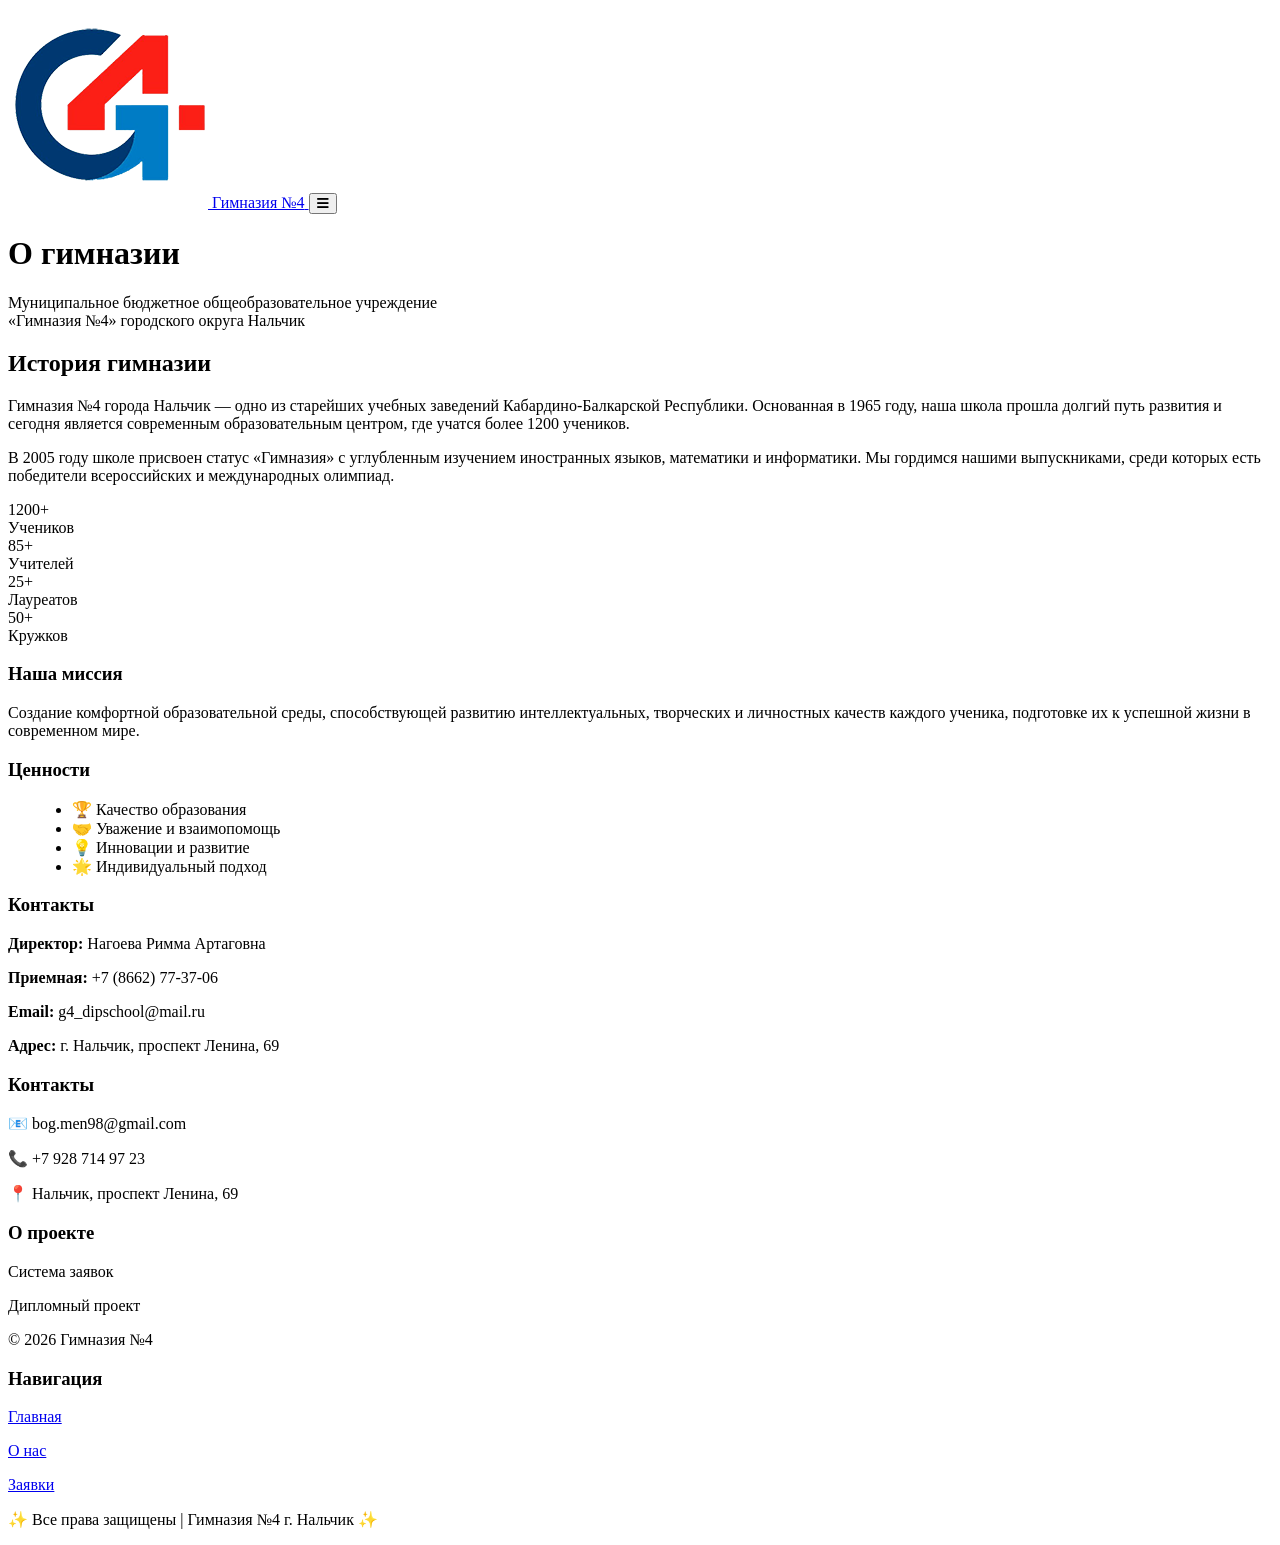
==== commit dadc8c55: "Update about.html" ====
--- a/about.html
+++ b/about.html
@@ -1,60 +1,127 @@
 <!DOCTYPE html>
-<html>
+<html lang="ru">
 <head>
     <meta charset="UTF-8">
-    <meta name="viewport" content="width=device-width, initial-scale=1.0, viewport-fit=cover">
-    <title>О нас - Гимназия №4</title>
-    <link rel="stylesheet" href="styles.css">
+    <meta name="viewport" content="width=device-width, initial-scale=1.0">
+    <title>Гимназия №4 - О нас</title>
+    
+    <link rel="preconnect" href="https://fonts.googleapis.com">
+    <link rel="preconnect" href="https://fonts.gstatic.com" crossorigin>
+    <link href="https://fonts.googleapis.com/css2?family=Montserrat:wght@400;500;600;700&family=Roboto:wght@300;400;500&display=swap" rel="stylesheet">
+    <link rel="stylesheet" href="https://cdnjs.cloudflare.com/ajax/libs/font-awesome/6.4.0/css/all.min.css">
+    <link rel="stylesheet" href="style.css">
 </head>
 <body>
-    <header>
-        <img src="logo/logo.png" alt="Логотип" class="logo">
-        <nav class="main-nav">
-            <a href="index.html">Главная</a>
-            <a href="about.html">О нас</a>
-            <a href="my_requests.html">Заявки</a>
-            <a href="register.html" id="auth-link">Зарегистрироваться</a>
-        </nav>
-        <button class="burger-btn" id="burgerBtn">
-            <span></span><span></span><span></span>
-        </button>
+    <header class="header">
+        <div class="container">
+            <div class="header-content">
+                <a href="index.html" class="logo">
+                    <img src="logo/logo.png" alt="Логотип" class="logo-img" onerror="this.src='https://placehold.co/50x50?text=Г4'">
+                    <span>Гимназия №4</span>
+                </a>
+                
+                <button class="mobile-menu-btn" id="mobileMenuBtn">
+                    <i class="fas fa-bars"></i>
+                </button>
+                
+                <nav class="main-nav" id="desktopNav"></nav>
+                
+                <div class="user-info" id="userInfo" style="display: none;">
+                    <div class="user-avatar" id="userAvatar">А</div>
+                    <div>
+                        <div id="userName">Пользователь</div>
+                    </div>
+                </div>
+            </div>
+        </div>
     </header>
-    <main>
-        <h1>О проекте</h1>
-        <div class="about-container">
-            <h2>Гимназия №4</h2>
-            <p>Гимназия №4 города Нальчик - современное образовательное учреждение с богатой историей.</p>
+
+    <div class="mobile-nav" id="mobileNav"></div>
+    <div class="overlay" id="mobileOverlay"></div>
+
+    <main class="main-content">
+        <div class="container">
+            <h1 class="page-title text-center">О гимназии</h1>
+            <p class="page-subtitle">
+                Муниципальное бюджетное общеобразовательное учреждение<br>
+                «Гимназия №4» городского округа Нальчик
+            </p>
             
-            <h3>О дипломном проекте</h3>
-            <p>Сайт "Система заявок" создан в рамках дипломной работы студента 4 курса специальности "Информационные системы и программирование".</p>
+            <div class="about-hero animate">
+                <h2>История гимназии</h2>
+                <p>
+                    Гимназия №4 города Нальчик — одно из старейших учебных заведений Кабардино-Балкарской Республики. 
+                    Основанная в 1965 году, наша школа прошла долгий путь развития и сегодня является современным 
+                    образовательным центром, где учатся более 1200 учеников.
+                </p>
+                <p>
+                    В 2005 году школе присвоен статус «Гимназия» с углубленным изучением иностранных языков, 
+                    математики и информатики. Мы гордимся нашими выпускниками, среди которых есть победители 
+                    всероссийских и международных олимпиад.
+                </p>
+            </div>
             
-            <h3>Цели проекта</h3>
-            <ul>
-                <li>Упрощение подачи заявок в школе</li>
-                <li>Автоматизация обработки обращений</li>
-                <li>Удобная коммуникация между учителями и администрацией</li>
-            </ul>
+            <div class="about-stats">
+                <div class="stat-item">
+                    <div class="stat-number">1200+</div>
+                    <div class="stat-label">Учеников</div>
+                </div>
+                <div class="stat-item">
+                    <div class="stat-number">85+</div>
+                    <div class="stat-label">Учителей</div>
+                </div>
+                <div class="stat-item">
+                    <div class="stat-number">25+</div>
+                    <div class="stat-label">Лауреатов</div>
+                </div>
+                <div class="stat-item">
+                    <div class="stat-number">50+</div>
+                    <div class="stat-label">Кружков</div>
+                </div>
+            </div>
             
-            <h3>Права доступа</h3>
-            <ul>
-                <li>👑 Администратор - управляет заявками, категориями и назначает учителей</li>
-                <li>👨‍🏫 Учитель - может создавать и отслеживать свои заявки</li>
-                <li>👤 Пользователь - может только просматривать сайт</li>
-            </ul>
-            
-            <h3>Контакты</h3>
-            <p>📧 bog.men98@gmail.com</p>
-            <p>📞 +7 928 714 97 23</p>
-            <p>📍 Нальчик, ул. Кулиева, д. 20</p>
+            <div class="about-content">
+                <div>
+                    <section class="about-section animate">
+                        <h3>Наша миссия</h3>
+                        <p>
+                            Создание комфортной образовательной среды, способствующей развитию 
+                            интеллектуальных, творческих и личностных качеств каждого ученика, 
+                            подготовке их к успешной жизни в современном мире.
+                        </p>
+                    </section>
+                    
+                    <section class="about-section animate">
+                        <h3>Ценности</h3>
+                        <ul style="margin-left: 1.5rem;">
+                            <li>🏆 Качество образования</li>
+                            <li>🤝 Уважение и взаимопомощь</li>
+                            <li>💡 Инновации и развитие</li>
+                            <li>🌟 Индивидуальный подход</li>
+                        </ul>
+                    </section>
+                </div>
+                
+                <div>
+                    <section class="about-section animate">
+                        <h3>Контакты</h3>
+                        <p><strong>Директор:</strong> Нагоева Римма Артаговна</p>
+                        <p><strong>Приемная:</strong> +7 (8662) 77-37-06</p>
+                        <p><strong>Email:</strong> g4_dipschool@mail.ru</p>
+                        <p><strong>Адрес:</strong> г. Нальчик, проспект Ленина, 69</p>
+                    </section>
+                </div>
+            </div>
         </div>
     </main>
+
     <footer>
         <div class="footer-content">
             <div class="footer-section">
                 <h3>Контакты</h3>
                 <p>📧 bog.men98@gmail.com</p>
                 <p>📞 +7 928 714 97 23</p>
-                <p>📍 Нальчик, ул. Кулиева, д. 20</p>
+                <p>📍 Нальчик, проспект Ленина, 69</p>
             </div>
             <div class="footer-section">
                 <h3>О проекте</h3>
@@ -66,20 +133,14 @@
                 <h3>Навигация</h3>
                 <p><a href="index.html">Главная</a></p>
                 <p><a href="about.html">О нас</a></p>
-                <p><a href="my_requests.html">Заявки</a></p>
+                <p><a href="#" id="footerRequestsLink">Заявки</a></p>
             </div>
         </div>
         <div class="footer-bottom">
             <p>✨ Все права защищены | Гимназия №4 г. Нальчик ✨</p>
         </div>
     </footer>
-    <div class="mobile-nav" id="mobileNav">
-        <a href="index.html">Главная</a>
-        <a href="about.html">О нас</a>
-        <a href="my_requests.html">Заявки</a>
-        <a href="register.html" id="mobile-auth-link">Зарегистрироваться</a>
-    </div>
-    <div class="overlay" id="overlay"></div>
+
     <script src="script.js"></script>
 </body>
 </html>
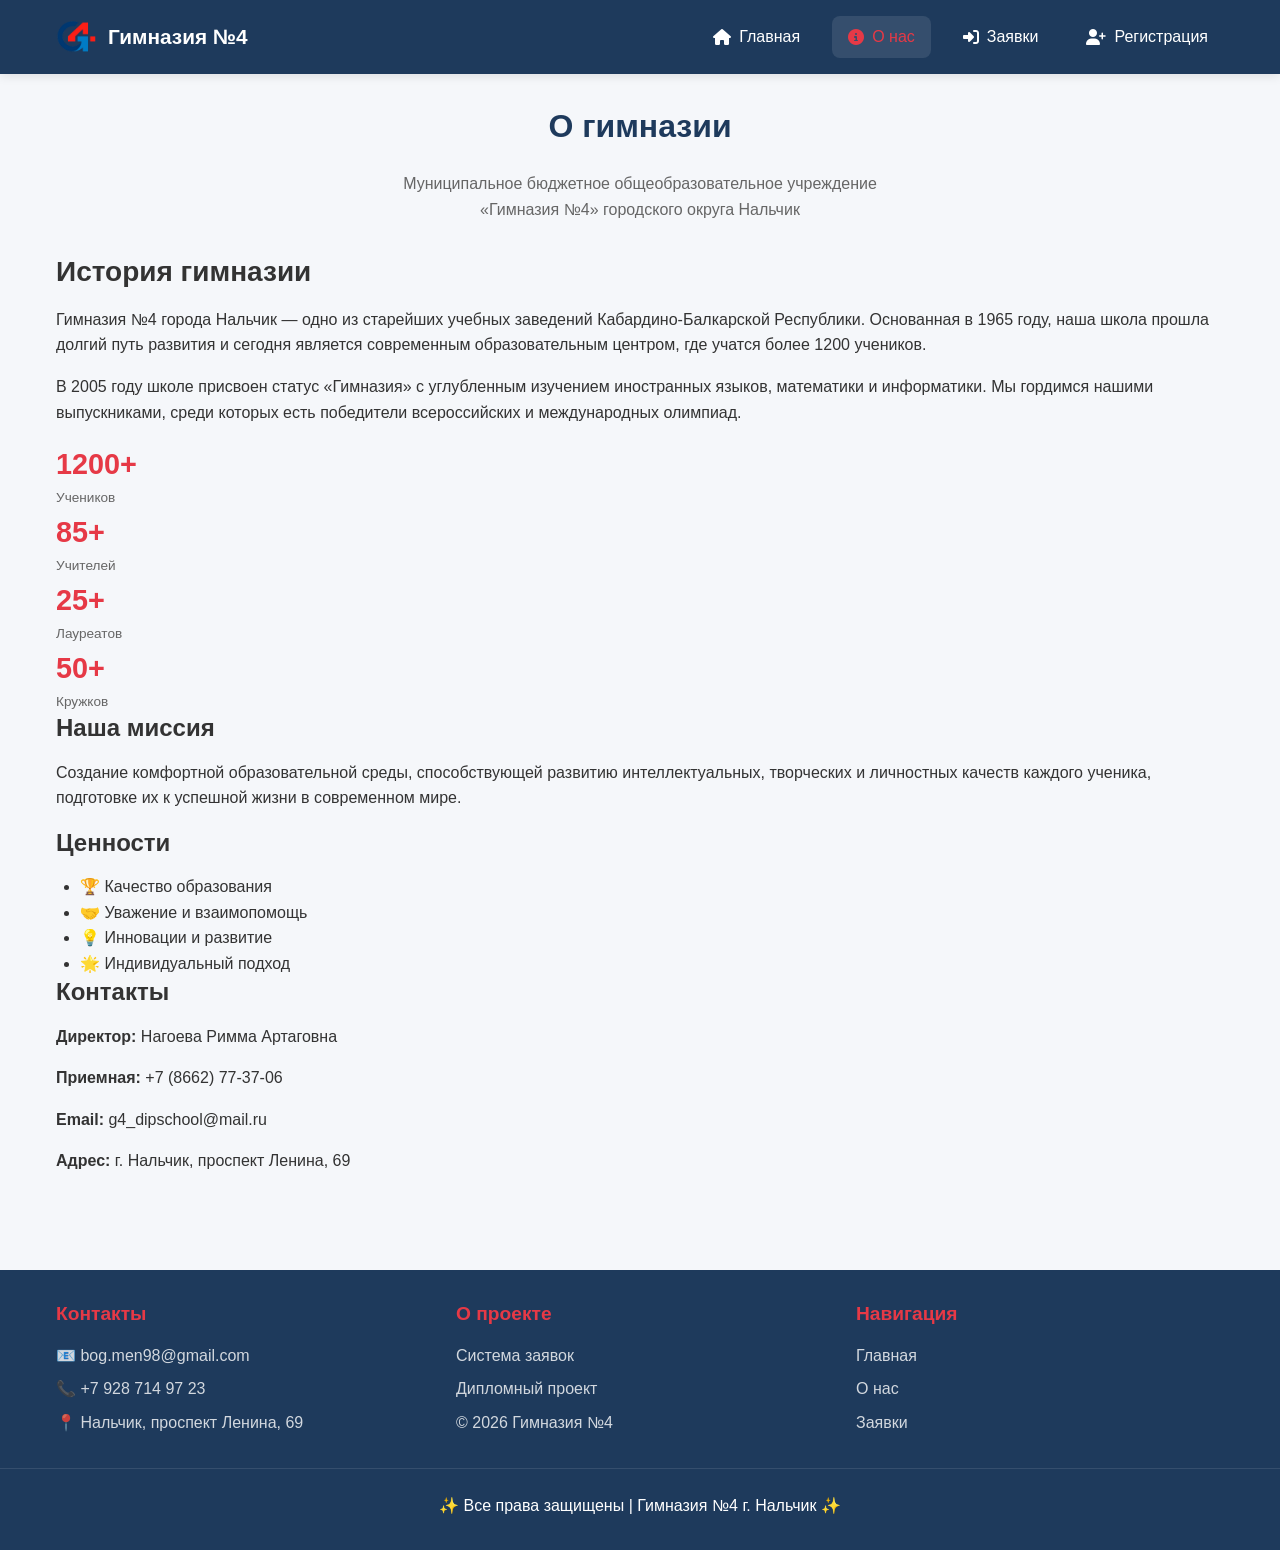
==== commit 03c223a1: "Update about.html" ====
--- a/about.html
+++ b/about.html
@@ -30,6 +30,7 @@
                     <div class="user-avatar" id="userAvatar">А</div>
                     <div>
                         <div id="userName">Пользователь</div>
+                        <a href="#" id="logoutLink" style="font-size: 0.75rem; color: rgba(255,255,255,0.8);">Выйти</a>
                     </div>
                 </div>
             </div>
--- a/style.css
+++ b/style.css
@@ -0,0 +1,908 @@
+/* style.css - Полная стилизация для сайта Гимназии №4 */
+
+* {
+    margin: 0;
+    padding: 0;
+    box-sizing: border-box;
+}
+
+:root {
+    --primary-color: #1e3a5c;
+    --accent-color: #e63946;
+    --accent-dark: #c1121f;
+    --bg-color: #f5f7fa;
+    --text-color: #333333;
+    --text-light: #666666;
+    --error-color: #dc3545;
+    --success-color: #28a745;
+    --warning-color: #ffc107;
+    --border-color: #e0e0e0;
+    --shadow: 0 2px 10px rgba(0, 0, 0, 0.1);
+    --transition: all 0.3s ease;
+    --radius: 8px;
+}
+
+html {
+    font-size: 16px;
+    scroll-behavior: smooth;
+}
+
+body {
+    font-family: 'Roboto', sans-serif;
+    font-size: 1rem;
+    line-height: 1.6;
+    color: var(--text-color);
+    background-color: var(--bg-color);
+    min-height: 100vh;
+    display: flex;
+    flex-direction: column;
+    overflow-x: hidden;
+}
+
+.container {
+    width: 100%;
+    max-width: 1200px;
+    margin: 0 auto;
+    padding: 0 1rem;
+}
+
+/* Типография */
+h1, h2, h3, h4 {
+    font-family: 'Montserrat', sans-serif;
+    font-weight: 600;
+    line-height: 1.3;
+    margin-bottom: 1rem;
+}
+
+h1 { font-size: 2rem; font-weight: 700; }
+h2 { font-size: 1.75rem; }
+h3 { font-size: 1.5rem; }
+p { margin-bottom: 1rem; }
+
+a {
+    color: var(--accent-color);
+    text-decoration: none;
+    transition: var(--transition);
+}
+a:hover { color: var(--accent-dark); }
+
+/* Шапка */
+.header {
+    background-color: var(--primary-color);
+    color: white;
+    padding: 1rem 0;
+    position: sticky;
+    top: 0;
+    z-index: 1000;
+    box-shadow: var(--shadow);
+}
+
+.header-content {
+    display: flex;
+    justify-content: space-between;
+    align-items: center;
+}
+
+.logo {
+    display: flex;
+    align-items: center;
+    gap: 0.75rem;
+    color: white;
+    font-family: 'Montserrat', sans-serif;
+    font-size: 1.3rem;
+    font-weight: bold;
+}
+
+.logo-img {
+    width: 40px;
+    height: 40px;
+    object-fit: contain;
+}
+
+.logo:hover { color: var(--accent-color); }
+
+.main-nav ul {
+    display: flex;
+    list-style: none;
+    gap: 1rem;
+}
+
+.main-nav a {
+    color: white;
+    padding: 0.5rem 1rem;
+    border-radius: var(--radius);
+    transition: var(--transition);
+    display: flex;
+    align-items: center;
+    gap: 0.5rem;
+}
+
+.main-nav a:hover, .main-nav a.active {
+    background: rgba(255,255,255,0.1);
+    color: var(--accent-color);
+}
+
+.mobile-menu-btn {
+    display: none;
+    background: none;
+    border: none;
+    color: white;
+    font-size: 1.5rem;
+    cursor: pointer;
+    padding: 0.5rem;
+}
+
+.user-info {
+    display: flex;
+    align-items: center;
+    gap: 0.75rem;
+}
+
+.user-avatar {
+    width: 40px;
+    height: 40px;
+    background: var(--accent-color);
+    border-radius: 50%;
+    display: flex;
+    align-items: center;
+    justify-content: center;
+    font-weight: bold;
+}
+
+/* Мобильное меню */
+.mobile-nav {
+    position: fixed;
+    top: 0;
+    left: -280px;
+    width: 280px;
+    height: 100vh;
+    background: var(--primary-color);
+    z-index: 1100;
+    padding: 80px 1.5rem 1.5rem;
+    transition: left 0.3s ease;
+    display: flex;
+    flex-direction: column;
+    gap: 1rem;
+}
+
+.mobile-nav.open { left: 0; }
+
+.mobile-nav a {
+    color: white;
+    padding: 0.75rem 0;
+    border-bottom: 1px solid rgba(255,255,255,0.1);
+    display: flex;
+    align-items: center;
+    gap: 0.75rem;
+}
+
+.overlay {
+    position: fixed;
+    top: 0;
+    left: 0;
+    width: 100%;
+    height: 100%;
+    background: rgba(0,0,0,0.5);
+    z-index: 1050;
+    display: none;
+}
+
+.overlay.active { display: block; }
+
+/* Основной контент */
+.main-content {
+    flex: 1;
+    padding: 2rem 0;
+}
+
+.page-title {
+    font-size: 2rem;
+    color: var(--primary-color);
+    margin-bottom: 1.5rem;
+}
+
+.page-subtitle {
+    text-align: center;
+    color: var(--text-light);
+    margin-bottom: 2rem;
+}
+
+/* Кнопки */
+.btn {
+    display: inline-flex;
+    align-items: center;
+    justify-content: center;
+    gap: 0.5rem;
+    padding: 0.75rem 1.5rem;
+    background: var(--primary-color);
+    color: white;
+    border: none;
+    border-radius: var(--radius);
+    font-size: 1rem;
+    font-weight: 500;
+    cursor: pointer;
+    transition: var(--transition);
+}
+
+.btn:hover {
+    transform: translateY(-2px);
+    box-shadow: var(--shadow);
+}
+
+.btn-accent { background: var(--accent-color); }
+.btn-accent:hover { background: var(--accent-dark); }
+.btn-danger { background: var(--error-color); }
+.btn-secondary { background: #6c757d; }
+.btn-sm { padding: 0.4rem 0.8rem; font-size: 0.85rem; }
+.btn-block { width: 100%; }
+.btn-success { background: var(--success-color); }
+.btn-warning { background: var(--warning-color); color: #333; }
+
+/* Формы */
+.form-container {
+    max-width: 500px;
+    margin: 0 auto;
+    background: white;
+    padding: 2rem;
+    border-radius: var(--radius);
+    box-shadow: var(--shadow);
+}
+
+.form-group { margin-bottom: 1.25rem; }
+
+.form-label {
+    display: block;
+    margin-bottom: 0.5rem;
+    font-weight: 500;
+}
+
+.form-label.required::after {
+    content: '*';
+    color: var(--error-color);
+    margin-left: 0.25rem;
+}
+
+.form-input, .form-textarea, select {
+    width: 100%;
+    padding: 0.75rem;
+    border: 2px solid var(--border-color);
+    border-radius: var(--radius);
+    font-size: 1rem;
+    transition: var(--transition);
+}
+
+.form-input:focus, .form-textarea:focus, select:focus {
+    outline: none;
+    border-color: var(--accent-color);
+}
+
+.form-input.error, .form-textarea.error, select.error {
+    border-color: var(--error-color);
+}
+
+.form-input.success { border-color: var(--success-color); }
+
+.form-textarea {
+    min-height: 120px;
+    resize: vertical;
+}
+
+.error-message {
+    color: var(--error-color);
+    font-size: 0.8rem;
+    margin-top: 0.25rem;
+    display: none;
+}
+
+.success-message {
+    color: var(--success-color);
+    font-size: 0.8rem;
+    margin-top: 0.25rem;
+    display: none;
+}
+
+.form-check {
+    display: flex;
+    align-items: center;
+    gap: 0.5rem;
+    margin-bottom: 1.25rem;
+}
+
+/* Герой секция */
+.hero-section {
+    text-align: center;
+    padding: 3rem 1rem;
+    background: linear-gradient(135deg, var(--bg-color) 0%, #e8edf5 100%);
+    border-radius: 16px;
+    margin-bottom: 2rem;
+}
+
+.hero-title {
+    font-size: 2.5rem;
+    color: var(--primary-color);
+    margin-bottom: 1rem;
+}
+
+.hero-description {
+    font-size: 1.1rem;
+    color: var(--text-light);
+    max-width: 700px;
+    margin: 0 auto 2rem;
+}
+
+.hero-buttons {
+    display: flex;
+    gap: 1rem;
+    justify-content: center;
+    flex-wrap: wrap;
+}
+
+/* Счетчик */
+.counter-section { margin: 2rem 0; }
+
+.counter-card {
+    background: white;
+    border-radius: 16px;
+    padding: 1.5rem;
+    text-align: center;
+    max-width: 300px;
+    margin: 0 auto;
+    border: 2px solid var(--accent-color);
+}
+
+.counter-number {
+    font-size: 3rem;
+    font-weight: 700;
+    color: var(--accent-color);
+    font-family: 'Montserrat', sans-serif;
+}
+
+/* Новости */
+.news-section { margin-bottom: 3rem; }
+
+.section-title {
+    text-align: center;
+    font-size: 1.75rem;
+    color: var(--primary-color);
+    margin-bottom: 0.5rem;
+}
+
+.section-subtitle {
+    text-align: center;
+    color: var(--text-light);
+    margin-bottom: 2rem;
+}
+
+.news-grid {
+    display: grid;
+    grid-template-columns: repeat(auto-fit, minmax(280px, 1fr));
+    gap: 1.5rem;
+}
+
+.news-card {
+    background: white;
+    border-radius: 16px;
+    overflow: hidden;
+    box-shadow: var(--shadow);
+    cursor: pointer;
+    transition: var(--transition);
+}
+
+.news-card:hover {
+    transform: translateY(-5px);
+    box-shadow: 0 10px 25px rgba(0,0,0,0.15);
+}
+
+.news-image {
+    width: 100%;
+    height: 180px;
+    object-fit: cover;
+}
+
+.news-content { padding: 1.25rem; }
+
+.news-date {
+    color: var(--accent-color);
+    font-size: 0.85rem;
+    margin-bottom: 0.5rem;
+}
+
+.news-content h3 {
+    font-size: 1.2rem;
+    margin-bottom: 0.5rem;
+    color: var(--primary-color);
+}
+
+.news-content p {
+    color: var(--text-light);
+    font-size: 0.9rem;
+}
+
+/* Преимущества */
+.features-section { padding: 2rem 0; }
+
+.features-grid {
+    display: grid;
+    grid-template-columns: repeat(auto-fit, minmax(250px, 1fr));
+    gap: 1.5rem;
+}
+
+.feature-card {
+    background: white;
+    padding: 1.5rem;
+    border-radius: 16px;
+    text-align: center;
+    box-shadow: var(--shadow);
+    transition: var(--transition);
+}
+
+.feature-card:hover { transform: translateY(-5px); }
+
+.feature-icon { font-size: 2.5rem; margin-bottom: 1rem; }
+
+.feature-card h3 {
+    font-size: 1.2rem;
+    color: var(--primary-color);
+    margin-bottom: 0.5rem;
+}
+
+/* Вертикальное меню */
+.sidebar {
+    width: 280px;
+    flex-shrink: 0;
+    background: white;
+    border-radius: var(--radius);
+    padding: 1.5rem;
+    box-shadow: var(--shadow);
+}
+
+.sidebar-nav {
+    display: flex;
+    flex-direction: column;
+    gap: 0.5rem;
+}
+
+.sidebar-nav a {
+    display: flex;
+    align-items: center;
+    gap: 0.75rem;
+    padding: 0.75rem 1rem;
+    border-radius: var(--radius);
+    color: var(--text-color);
+    background: transparent;
+    text-decoration: none;
+    transition: all 0.3s ease;
+    font-weight: normal;
+}
+
+/* Стиль при наведении */
+.sidebar-nav a:hover {
+    background: rgba(30, 58, 92, 0.1);
+    color: var(--primary-color);
+    transform: translateX(5px);
+}
+
+/* Стиль для активной страницы */
+.sidebar-nav a.active {
+    background: var(--primary-color);
+    color: white;
+}
+
+/* Убираем эффект "нажатости" */
+.sidebar-nav a:active {
+    transform: none;
+}
+
+/* Для мобильной версии */
+@media (max-width: 768px) {
+    .sidebar {
+        width: 100%;
+        margin-bottom: 1rem;
+    }
+    
+    .sidebar-nav {
+        flex-direction: row;
+        flex-wrap: wrap;
+    }
+    
+    .sidebar-nav a {
+        flex: 1;
+        justify-content: center;
+    }
+    
+    .sidebar-nav a:hover {
+        transform: none;
+    }
+}
+
+/* Заявки */
+.requests-list {
+    display: flex;
+    flex-direction: column;
+    gap: 1rem;
+}
+
+.request-card {
+    background: white;
+    border-radius: var(--radius);
+    padding: 1.25rem;
+    box-shadow: var(--shadow);
+    border-left: 4px solid var(--warning-color);
+}
+
+.request-card.solved { border-left-color: var(--success-color); }
+.request-card.rejected { border-left-color: var(--error-color); }
+
+.request-header {
+    display: flex;
+    justify-content: space-between;
+    align-items: flex-start;
+    flex-wrap: wrap;
+    margin-bottom: 0.75rem;
+}
+
+.request-title {
+    font-weight: 600;
+    color: var(--primary-color);
+    font-size: 1.1rem;
+}
+
+.request-date { font-size: 0.8rem; color: var(--text-light); }
+
+.request-category {
+    display: inline-block;
+    background: #f0f0f0;
+    padding: 0.2rem 0.75rem;
+    border-radius: 20px;
+    font-size: 0.8rem;
+    margin-bottom: 0.75rem;
+}
+
+.request-description { margin-bottom: 1rem; line-height: 1.5; }
+
+.request-reason {
+    font-size: 0.85rem;
+    color: var(--error-color);
+    background: #fff0f0;
+    padding: 0.5rem;
+    border-radius: var(--radius);
+    margin-bottom: 1rem;
+}
+
+.request-footer {
+    display: flex;
+    justify-content: space-between;
+    align-items: center;
+    flex-wrap: wrap;
+    gap: 0.5rem;
+}
+
+.status-badge {
+    display: inline-block;
+    padding: 0.25rem 0.75rem;
+    border-radius: 20px;
+    font-size: 0.8rem;
+    font-weight: 500;
+}
+
+.status-new { background: #fff3cd; color: #856404; }
+.status-solved { background: #d4edda; color: #155724; }
+.status-rejected { background: #f8d7da; color: #721c24; }
+
+.filter-buttons {
+    display: flex;
+    gap: 0.5rem;
+    flex-wrap: wrap;
+    margin-bottom: 1.5rem;
+}
+
+.filter-btn {
+    padding: 0.5rem 1rem;
+    background: #e9ecef;
+    border: none;
+    border-radius: 20px;
+    cursor: pointer;
+    transition: var(--transition);
+}
+
+.filter-btn:hover, .filter-btn.active {
+    background: var(--accent-color);
+    color: white;
+}
+
+.empty-state {
+    text-align: center;
+    padding: 3rem;
+    color: var(--text-light);
+}
+
+.empty-state i { font-size: 3rem; margin-bottom: 1rem; color: #ccc; }
+
+.info-box {
+    padding: 1rem;
+    border-radius: var(--radius);
+    margin-bottom: 1.5rem;
+}
+
+.teacher-info {
+    background: #e8f4fd;
+    color: var(--primary-color);
+    border-left: 4px solid var(--primary-color);
+}
+
+.user-info-box {
+    background: #fff3e0;
+    color: #856404;
+    border-left: 4px solid var(--warning-color);
+}
+
+/* Админ-панель */
+.admin-stats {
+    display: grid;
+    grid-template-columns: repeat(4, 1fr);
+    gap: 1rem;
+    margin-bottom: 2rem;
+}
+
+.stat-card {
+    background: white;
+    border-radius: var(--radius);
+    padding: 1rem;
+    text-align: center;
+    box-shadow: var(--shadow);
+}
+
+.stat-number {
+    font-size: 1.8rem;
+    font-weight: 700;
+    color: var(--accent-color);
+}
+
+.stat-label { font-size: 0.85rem; color: var(--text-light); }
+
+/* Вкладки - ИСПРАВЛЕНО */
+.admin-tabs {
+    display: flex;
+    gap: 0.5rem;
+    border-bottom: 2px solid var(--border-color);
+    margin-bottom: 1.5rem;
+}
+
+.tab-btn {
+    padding: 0.75rem 1.5rem;
+    background: transparent !important;
+    border: none;
+    border-bottom: 3px solid transparent;
+    cursor: pointer;
+    font-weight: 500;
+    font-size: 1rem;
+    transition: all 0.2s ease;
+    color: var(--text-light);
+    box-shadow: none !important;
+    transform: none !important;
+}
+
+.tab-btn:hover {
+    color: var(--accent-color);
+    background: transparent !important;
+    transform: none !important;
+    box-shadow: none !important;
+}
+
+.tab-btn.active {
+    color: var(--accent-color);
+    border-bottom-color: var(--accent-color);
+    background: transparent !important;
+    box-shadow: none !important;
+    transform: none !important;
+}
+
+.tab-btn:active {
+    transform: none !important;
+    background: transparent !important;
+}
+
+.tab-content {
+    display: none;
+}
+
+.tab-content.active {
+    display: block;
+}
+
+.requests-table {
+    background: white;
+    border-radius: var(--radius);
+    overflow-x: auto;
+    box-shadow: var(--shadow);
+}
+
+.table-wrapper { overflow-x: auto; }
+
+table {
+    width: 100%;
+    border-collapse: collapse;
+    min-width: 800px;
+}
+
+th {
+    background: var(--primary-color);
+    color: white;
+    padding: 1rem;
+    text-align: left;
+}
+
+td {
+    padding: 0.75rem 1rem;
+    border-bottom: 1px solid var(--border-color);
+}
+
+tr:hover { background: #f8f9fa; }
+
+.category-list {
+    display: flex;
+    flex-wrap: wrap;
+    gap: 0.75rem;
+    margin: 1rem 0;
+}
+
+.category-item {
+    background: #f0f0f0;
+    padding: 0.5rem 1rem;
+    border-radius: 20px;
+    display: flex;
+    align-items: center;
+    gap: 0.75rem;
+}
+
+.add-category-form {
+    display: flex;
+    gap: 1rem;
+    margin-top: 1rem;
+    flex-wrap: wrap;
+}
+
+.add-category-form input {
+    flex: 1;
+    padding: 0.75rem;
+    border: 2px solid var(--border-color);
+    border-radius: var(--radius);
+}
+
+/* Модальное окно */
+.modal {
+    display: none;
+    position: fixed;
+    top: 0;
+    left: 0;
+    width: 100%;
+    height: 100%;
+    background: rgba(0,0,0,0.5);
+    z-index: 2000;
+    align-items: center;
+    justify-content: center;
+}
+
+.modal.active { display: flex; }
+
+.modal-content {
+    background: white;
+    border-radius: var(--radius);
+    max-width: 500px;
+    width: 90%;
+    padding: 1.5rem;
+}
+
+.modal-header {
+    display: flex;
+    justify-content: space-between;
+    align-items: center;
+    margin-bottom: 1rem;
+}
+
+.modal-close {
+    background: none;
+    border: none;
+    font-size: 1.5rem;
+    cursor: pointer;
+}
+
+.modal-actions {
+    display: flex;
+    gap: 1rem;
+    justify-content: flex-end;
+    margin-top: 1.5rem;
+}
+
+/* Подвал */
+footer {
+    background: var(--primary-color);
+    color: white;
+    padding: 2rem 0 1rem;
+    margin-top: 3rem;
+}
+
+.footer-content {
+    max-width: 1200px;
+    margin: 0 auto;
+    padding: 0 1rem;
+    display: grid;
+    grid-template-columns: repeat(auto-fit, minmax(250px, 1fr));
+    gap: 2rem;
+}
+
+.footer-section h3 {
+    font-size: 1.2rem;
+    margin-bottom: 1rem;
+    color: var(--accent-color);
+}
+
+.footer-section p {
+    margin-bottom: 0.5rem;
+    opacity: 0.8;
+}
+
+.footer-section a {
+    color: white;
+    text-decoration: none;
+}
+
+.footer-section a:hover {
+    color: var(--accent-color);
+}
+
+.footer-bottom {
+    text-align: center;
+    padding-top: 1.5rem;
+    margin-top: 1.5rem;
+    border-top: 1px solid rgba(255,255,255,0.1);
+}
+
+/* Анимации */
+@keyframes fadeInUp {
+    from { opacity: 0; transform: translateY(20px); }
+    to { opacity: 1; transform: translateY(0); }
+}
+
+.animate {
+    animation: fadeInUp 0.5s ease forwards;
+}
+
+.shake {
+    animation: shake 0.5s ease;
+}
+
+@keyframes shake {
+    0%,100% { transform: translateX(0); }
+    10%,30%,50%,70%,90% { transform: translateX(-5px); }
+    20%,40%,60%,80% { transform: translateX(5px); }
+}
+
+.hidden { display: none !important; }
+.text-center { text-align: center; }
+.text-muted { color: var(--text-light); }
+.mt-2 { margin-top: 0.5rem; }
+.mt-3 { margin-top: 1rem; }
+.mb-3 { margin-bottom: 1rem; }
+
+/* Адаптив */
+@media (max-width: 768px) {
+    .main-nav { display: none; }
+    .mobile-menu-btn { display: block; }
+    .page-with-sidebar { flex-direction: column; }
+    .sidebar { width: 100%; margin-bottom: 1rem; }
+    .sidebar-nav { flex-direction: row; flex-wrap: wrap; }
+    .admin-stats { grid-template-columns: repeat(2, 1fr); }
+    .hero-title { font-size: 1.8rem; }
+    .footer-content { grid-template-columns: 1fr; text-align: center; }
+    .admin-tabs { flex-wrap: wrap; }
+    .tab-btn { padding: 0.5rem 1rem; font-size: 0.9rem; }
+}
+
+@media (min-width: 769px) and (max-width: 1024px) {
+    .news-grid { grid-template-columns: repeat(2, 1fr); }
+}
+
+@media (min-width: 1025px) {
+    .news-grid { grid-template-columns: repeat(4, 1fr); }
+}
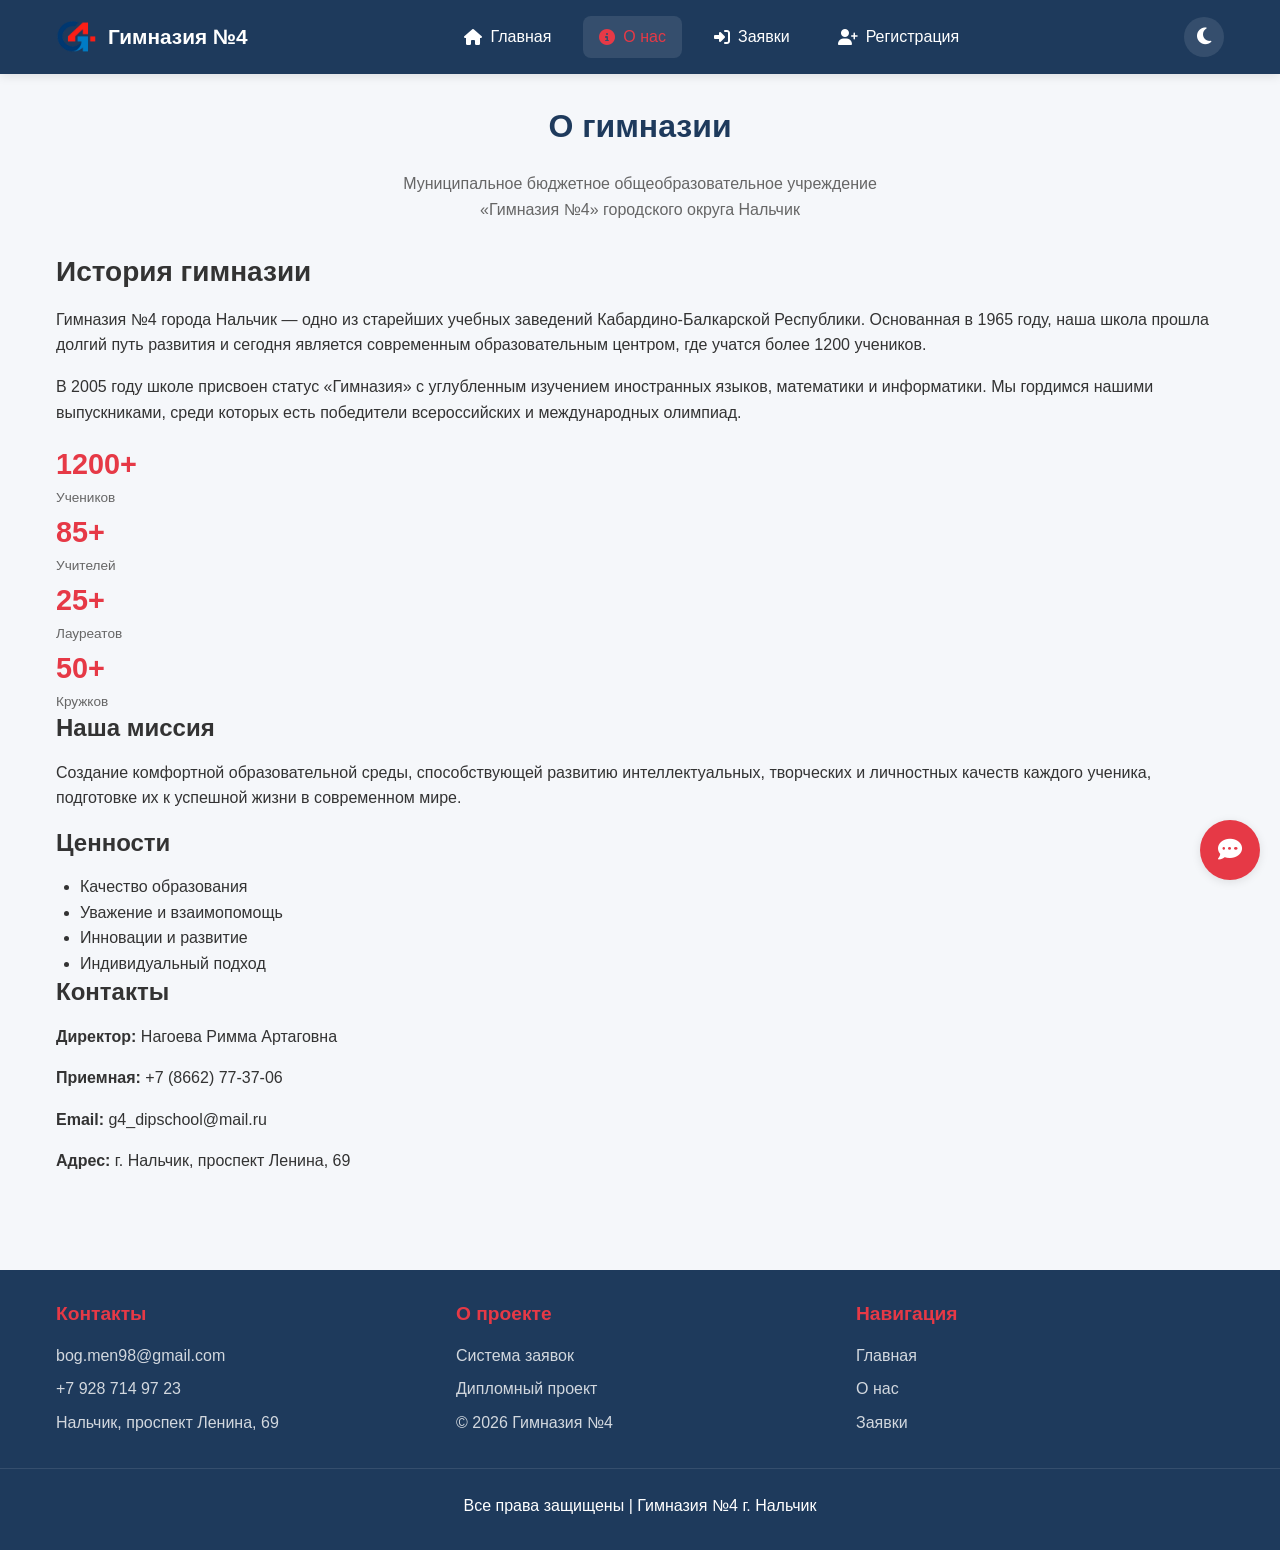
==== commit 3ca9d8e2: "Update about.html" ====
--- a/about.html
+++ b/about.html
@@ -26,11 +26,15 @@
                 
                 <nav class="main-nav" id="desktopNav"></nav>
                 
+                <button class="theme-toggle" id="themeToggle" title="Сменить тему">
+                    <i class="fas fa-moon"></i>
+                </button>
+                
                 <div class="user-info" id="userInfo" style="display: none;">
                     <div class="user-avatar" id="userAvatar">А</div>
                     <div>
                         <div id="userName">Пользователь</div>
-                        <a href="#" id="logoutLink" style="font-size: 0.75rem; color: rgba(255,255,255,0.8);">Выйти</a>
+                        <a href="#" id="logoutLink" style="font-size: 0.75rem; color: rgba(255,255,255,0.8); display: block;">Выйти</a>
                     </div>
                 </div>
             </div>
@@ -95,10 +99,10 @@
                     <section class="about-section animate">
                         <h3>Ценности</h3>
                         <ul style="margin-left: 1.5rem;">
-                            <li>🏆 Качество образования</li>
-                            <li>🤝 Уважение и взаимопомощь</li>
-                            <li>💡 Инновации и развитие</li>
-                            <li>🌟 Индивидуальный подход</li>
+                            <li> Качество образования</li>
+                            <li> Уважение и взаимопомощь</li>
+                            <li> Инновации и развитие</li>
+                            <li> Индивидуальный подход</li>
                         </ul>
                     </section>
                 </div>
@@ -116,13 +120,31 @@
         </div>
     </main>
 
+    <!-- Чат поддержки -->
+    <div class="support-chat">
+        <button class="chat-toggle" id="chatToggle">
+            <i class="fas fa-comment-dots"></i>
+        </button>
+        <div class="chat-window" id="chatWindow">
+            <div class="chat-header">
+                <span><i class="fas fa-robot"></i> Помощник</span>
+                <button class="chat-close" id="chatClose">&times;</button>
+            </div>
+            <div class="chat-messages"></div>
+            <div class="chat-input-area">
+                <input type="text" class="chat-input" id="chatInput" placeholder="Задайте вопрос...">
+                <button class="chat-send" id="chatSend"><i class="fas fa-paper-plane"></i></button>
+            </div>
+        </div>
+    </div>
+
     <footer>
         <div class="footer-content">
             <div class="footer-section">
                 <h3>Контакты</h3>
-                <p>📧 bog.men98@gmail.com</p>
-                <p>📞 +7 928 714 97 23</p>
-                <p>📍 Нальчик, проспект Ленина, 69</p>
+                <p> bog.men98@gmail.com</p>
+                <p> +7 928 714 97 23</p>
+                <p> Нальчик, проспект Ленина, 69</p>
             </div>
             <div class="footer-section">
                 <h3>О проекте</h3>
@@ -138,7 +160,7 @@
             </div>
         </div>
         <div class="footer-bottom">
-            <p>✨ Все права защищены | Гимназия №4 г. Нальчик ✨</p>
+            <p> Все права защищены | Гимназия №4 г. Нальчик </p>
         </div>
     </footer>
 
--- a/style.css
+++ b/style.css
@@ -1,4 +1,4 @@
-/* style.css - Полная стилизация для сайта Гимназии №4 */
+/* style.css - Полная стилизация для сайта Гимназии №4 с тёмной темой */
 
 * {
     margin: 0;
@@ -7,19 +7,168 @@
 }
 
 :root {
+    /* Светлая тема */
     --primary-color: #1e3a5c;
     --accent-color: #e63946;
     --accent-dark: #c1121f;
     --bg-color: #f5f7fa;
+    --bg-card: #ffffff;
     --text-color: #333333;
     --text-light: #666666;
+    --text-muted: #999999;
     --error-color: #dc3545;
     --success-color: #28a745;
     --warning-color: #ffc107;
     --border-color: #e0e0e0;
     --shadow: 0 2px 10px rgba(0, 0, 0, 0.1);
+    --shadow-hover: 0 10px 25px rgba(0, 0, 0, 0.15);
     --transition: all 0.3s ease;
     --radius: 8px;
+    --radius-lg: 16px;
+    --header-bg: var(--primary-color);
+    --footer-bg: var(--primary-color);
+    --input-bg: #ffffff;
+    --code-bg: #f4f4f4;
+}
+
+[data-theme="dark"] {
+    /* Тёмная тема - исправлено для читаемости */
+    --primary-color: #0d2b42;
+    --accent-color: #ff6b6b;
+    --accent-dark: #ff4757;
+    --bg-color: #1a1a2e;
+    --bg-card: #16213e;
+    --text-color: #eeeeee;
+    --text-light: #cccccc;
+    --text-muted: #888888;
+    --error-color: #ff6b6b;
+    --success-color: #00d68f;
+    --warning-color: #ffaa00;
+    --border-color: #2c3e50;
+    --shadow: 0 2px 10px rgba(0, 0, 0, 0.3);
+    --shadow-hover: 0 10px 25px rgba(0, 0, 0, 0.4);
+    --header-bg: #0a1628;
+    --footer-bg: #0a1628;
+    --input-bg: #1e2a3a;
+    --code-bg: #0f3460;
+}
+
+/* Исправления для тёмной темы - ссылки и заголовки */
+[data-theme="dark"] a {
+    color: #ff9f9f;
+}
+
+[data-theme="dark"] a:hover {
+    color: #ff6b6b;
+}
+
+[data-theme="dark"] .page-title,
+[data-theme="dark"] .section-title,
+[data-theme="dark"] h1,
+[data-theme="dark"] h2,
+[data-theme="dark"] h3,
+[data-theme="dark"] .hero-title,
+[data-theme="dark"] .request-title,
+[data-theme="dark"] .news-content h3,
+[data-theme="dark"] .feature-card h3,
+[data-theme="dark"] .sidebar-nav a:not(.active) {
+    color: #ffffff;
+}
+
+[data-theme="dark"] .sidebar-nav a:not(.active):hover {
+    color: #ff6b6b;
+}
+
+[data-theme="dark"] .sidebar-nav a.active {
+    background: var(--accent-color);
+    color: white;
+}
+
+[data-theme="dark"] .stat-number {
+    color: #ff6b6b;
+}
+
+[data-theme="dark"] .news-card,
+[data-theme="dark"] .feature-card,
+[data-theme="dark"] .request-card,
+[data-theme="dark"] .sidebar,
+[data-theme="dark"] .form-container,
+[data-theme="dark"] .stat-card,
+[data-theme="dark"] .requests-table,
+[data-theme="dark"] .news-editor,
+[data-theme="dark"] .news-editor-item,
+[data-theme="dark"] .modal-content,
+[data-theme="dark"] .category-item {
+    background: var(--bg-card);
+    border: 1px solid var(--border-color);
+}
+
+[data-theme="dark"] .form-input,
+[data-theme="dark"] .form-textarea,
+[data-theme="dark"] select,
+[data-theme="dark"] input,
+[data-theme="dark"] textarea {
+    background: var(--input-bg);
+    color: var(--text-color);
+    border-color: var(--border-color);
+}
+
+[data-theme="dark"] .request-category {
+    background: #2c3e50;
+    color: #ffffff;
+}
+
+[data-theme="dark"] .status-new {
+    background: #665c00;
+    color: #ffd700;
+}
+
+[data-theme="dark"] .status-solved {
+    background: #004d2e;
+    color: #00d68f;
+}
+
+[data-theme="dark"] .status-rejected {
+    background: #660000;
+    color: #ff6b6b;
+}
+
+[data-theme="dark"] .filter-btn {
+    background: #2c3e50;
+    color: var(--text-color);
+}
+
+[data-theme="dark"] .filter-btn:hover,
+[data-theme="dark"] .filter-btn.active {
+    background: var(--accent-color);
+    color: white;
+}
+
+[data-theme="dark"] .tab-btn {
+    color: var(--text-light);
+}
+
+[data-theme="dark"] .tab-btn:hover,
+[data-theme="dark"] .tab-btn.active {
+    color: #ff6b6b;
+}
+
+[data-theme="dark"] .hero-section {
+    background: linear-gradient(135deg, var(--bg-color) 0%, var(--bg-card) 100%);
+}
+
+[data-theme="dark"] table tr:hover {
+    background: rgba(255, 255, 255, 0.05);
+}
+
+[data-theme="dark"] td {
+    border-bottom-color: var(--border-color);
+    color: var(--text-color);
+}
+
+[data-theme="dark"] th {
+    background: var(--primary-color);
+    color: white;
 }
 
 html {
@@ -37,6 +186,7 @@
     display: flex;
     flex-direction: column;
     overflow-x: hidden;
+    transition: background-color 0.3s ease, color 0.3s ease;
 }
 
 .container {
@@ -66,15 +216,38 @@
 }
 a:hover { color: var(--accent-dark); }
 
+/* Кнопка переключения темы */
+.theme-toggle {
+    background: rgba(255,255,255,0.1);
+    border: none;
+    color: white;
+    width: 40px;
+    height: 40px;
+    border-radius: 50%;
+    cursor: pointer;
+    display: flex;
+    align-items: center;
+    justify-content: center;
+    font-size: 1.2rem;
+    transition: var(--transition);
+    margin-left: 0.5rem;
+}
+
+.theme-toggle:hover {
+    background: var(--accent-color);
+    transform: rotate(15deg);
+}
+
 /* Шапка */
 .header {
-    background-color: var(--primary-color);
+    background-color: var(--header-bg);
     color: white;
     padding: 1rem 0;
     position: sticky;
     top: 0;
     z-index: 1000;
     box-shadow: var(--shadow);
+    transition: background-color 0.3s ease;
 }
 
 .header-content {
@@ -91,6 +264,7 @@
     font-family: 'Montserrat', sans-serif;
     font-size: 1.3rem;
     font-weight: bold;
+    flex-shrink: 0;
 }
 
 .logo-img {
@@ -101,6 +275,12 @@
 
 .logo:hover { color: var(--accent-color); }
 
+.main-nav {
+    flex: 1;
+    display: flex;
+    justify-content: center;
+}
+
 .main-nav ul {
     display: flex;
     list-style: none;
@@ -136,6 +316,7 @@
     display: flex;
     align-items: center;
     gap: 0.75rem;
+    flex-shrink: 0;
 }
 
 .user-avatar {
@@ -156,7 +337,7 @@
     left: -280px;
     width: 280px;
     height: 100vh;
-    background: var(--primary-color);
+    background: var(--header-bg);
     z-index: 1100;
     padding: 80px 1.5rem 1.5rem;
     transition: left 0.3s ease;
@@ -242,7 +423,7 @@
 .form-container {
     max-width: 500px;
     margin: 0 auto;
-    background: white;
+    background: var(--bg-card);
     padding: 2rem;
     border-radius: var(--radius);
     box-shadow: var(--shadow);
@@ -269,6 +450,8 @@
     border-radius: var(--radius);
     font-size: 1rem;
     transition: var(--transition);
+    background: var(--input-bg);
+    color: var(--text-color);
 }
 
 .form-input:focus, .form-textarea:focus, select:focus {
@@ -312,8 +495,8 @@
 .hero-section {
     text-align: center;
     padding: 3rem 1rem;
-    background: linear-gradient(135deg, var(--bg-color) 0%, #e8edf5 100%);
-    border-radius: 16px;
+    background: linear-gradient(135deg, var(--bg-color) 0%, var(--bg-card) 100%);
+    border-radius: var(--radius-lg);
     margin-bottom: 2rem;
 }
 
@@ -337,26 +520,6 @@
     flex-wrap: wrap;
 }
 
-/* Счетчик */
-.counter-section { margin: 2rem 0; }
-
-.counter-card {
-    background: white;
-    border-radius: 16px;
-    padding: 1.5rem;
-    text-align: center;
-    max-width: 300px;
-    margin: 0 auto;
-    border: 2px solid var(--accent-color);
-}
-
-.counter-number {
-    font-size: 3rem;
-    font-weight: 700;
-    color: var(--accent-color);
-    font-family: 'Montserrat', sans-serif;
-}
-
 /* Новости */
 .news-section { margin-bottom: 3rem; }
 
@@ -380,17 +543,19 @@
 }
 
 .news-card {
-    background: white;
-    border-radius: 16px;
+    background: var(--bg-card);
+    border-radius: var(--radius-lg);
     overflow: hidden;
     box-shadow: var(--shadow);
     cursor: pointer;
     transition: var(--transition);
+    display: flex;
+    flex-direction: column;
 }
 
 .news-card:hover {
     transform: translateY(-5px);
-    box-shadow: 0 10px 25px rgba(0,0,0,0.15);
+    box-shadow: var(--shadow-hover);
 }
 
 .news-image {
@@ -399,7 +564,12 @@
     object-fit: cover;
 }
 
-.news-content { padding: 1.25rem; }
+.news-content {
+    padding: 1.25rem;
+    display: flex;
+    flex-direction: column;
+    flex: 1;
+}
 
 .news-date {
     color: var(--accent-color);
@@ -416,6 +586,37 @@
 .news-content p {
     color: var(--text-light);
     font-size: 0.9rem;
+    flex: 1;
+    margin-bottom: 1rem;
+}
+
+/* Лайки и дизлайки на карточках новостей - ПРИЖАТЫ К НИЗУ */
+.news-actions {
+    display: flex;
+    gap: 1rem;
+    margin-top: auto;
+    padding-top: 0.75rem;
+    border-top: 1px solid var(--border-color);
+}
+
+.like-btn, .dislike-btn {
+    background: none;
+    border: none;
+    cursor: pointer;
+    font-size: 1rem;
+    transition: var(--transition);
+    color: var(--text-muted);
+    display: flex;
+    align-items: center;
+    gap: 0.3rem;
+}
+
+.like-btn:hover, .dislike-btn:hover { transform: scale(1.05); }
+.like-btn.liked { color: var(--accent-color); }
+.dislike-btn.disliked { color: #888; }
+
+.likes-count, .dislikes-count {
+    font-size: 0.85rem;
 }
 
 /* Преимущества */
@@ -428,9 +629,9 @@
 }
 
 .feature-card {
-    background: white;
+    background: var(--bg-card);
     padding: 1.5rem;
-    border-radius: 16px;
+    border-radius: var(--radius-lg);
     text-align: center;
     box-shadow: var(--shadow);
     transition: var(--transition);
@@ -447,10 +648,15 @@
 }
 
 /* Вертикальное меню */
+.page-with-sidebar {
+    display: flex;
+    gap: 2rem;
+}
+
 .sidebar {
     width: 280px;
     flex-shrink: 0;
-    background: white;
+    background: var(--bg-card);
     border-radius: var(--radius);
     padding: 1.5rem;
     box-shadow: var(--shadow);
@@ -475,46 +681,17 @@
     font-weight: normal;
 }
 
-/* Стиль при наведении */
 .sidebar-nav a:hover {
     background: rgba(30, 58, 92, 0.1);
     color: var(--primary-color);
     transform: translateX(5px);
 }
 
-/* Стиль для активной страницы */
 .sidebar-nav a.active {
     background: var(--primary-color);
     color: white;
 }
 
-/* Убираем эффект "нажатости" */
-.sidebar-nav a:active {
-    transform: none;
-}
-
-/* Для мобильной версии */
-@media (max-width: 768px) {
-    .sidebar {
-        width: 100%;
-        margin-bottom: 1rem;
-    }
-    
-    .sidebar-nav {
-        flex-direction: row;
-        flex-wrap: wrap;
-    }
-    
-    .sidebar-nav a {
-        flex: 1;
-        justify-content: center;
-    }
-    
-    .sidebar-nav a:hover {
-        transform: none;
-    }
-}
-
 /* Заявки */
 .requests-list {
     display: flex;
@@ -523,7 +700,7 @@
 }
 
 .request-card {
-    background: white;
+    background: var(--bg-card);
     border-radius: var(--radius);
     padding: 1.25rem;
     box-shadow: var(--shadow);
@@ -551,7 +728,7 @@
 
 .request-category {
     display: inline-block;
-    background: #f0f0f0;
+    background: rgba(0,0,0,0.05);
     padding: 0.2rem 0.75rem;
     border-radius: 20px;
     font-size: 0.8rem;
@@ -563,10 +740,24 @@
 .request-reason {
     font-size: 0.85rem;
     color: var(--error-color);
-    background: #fff0f0;
+    background: rgba(220, 53, 69, 0.1);
     padding: 0.5rem;
     border-radius: var(--radius);
     margin-bottom: 1rem;
+}
+
+.request-files {
+    margin: 0.75rem 0;
+    padding: 0.5rem;
+    background: rgba(0,0,0,0.03);
+    border-radius: var(--radius);
+}
+
+.request-files a {
+    display: inline-flex;
+    align-items: center;
+    gap: 0.25rem;
+    font-size: 0.85rem;
 }
 
 .request-footer {
@@ -575,6 +766,35 @@
     align-items: center;
     flex-wrap: wrap;
     gap: 0.5rem;
+}
+
+/* Рейтинг звёздами */
+.rating-stars {
+    display: flex;
+    gap: 0.25rem;
+    margin: 0.5rem 0;
+    flex-wrap: wrap;
+    align-items: center;
+}
+
+.star {
+    font-size: 1.5rem;
+    cursor: pointer;
+    color: #ddd;
+    transition: var(--transition);
+}
+
+.star:hover, .star.active { color: #ffc107; }
+
+.rating-comment {
+    flex: 1;
+    min-width: 150px;
+    padding: 0.5rem;
+    border: 1px solid var(--border-color);
+    border-radius: var(--radius);
+    background: var(--input-bg);
+    color: var(--text-color);
+    resize: vertical;
 }
 
 .status-badge {
@@ -598,16 +818,56 @@
 
 .filter-btn {
     padding: 0.5rem 1rem;
-    background: #e9ecef;
-    border: none;
+    background: var(--bg-card);
+    border: 1px solid var(--border-color);
     border-radius: 20px;
     cursor: pointer;
     transition: var(--transition);
+    color: var(--text-color);
 }
 
 .filter-btn:hover, .filter-btn.active {
     background: var(--accent-color);
     color: white;
+    border-color: var(--accent-color);
+}
+
+/* Шаблоны заявок */
+.templates-section {
+    margin-bottom: 1.5rem;
+}
+
+.templates-grid {
+    display: grid;
+    grid-template-columns: repeat(auto-fill, minmax(280px, 1fr));
+    gap: 1rem;
+    margin-bottom: 1.5rem;
+}
+
+.template-card {
+    background: var(--bg-card);
+    border: 1px solid var(--border-color);
+    border-radius: var(--radius);
+    padding: 1rem;
+    cursor: pointer;
+    transition: var(--transition);
+}
+
+.template-card:hover {
+    border-color: var(--accent-color);
+    transform: translateY(-2px);
+    box-shadow: var(--shadow);
+}
+
+.template-title {
+    font-weight: 600;
+    color: var(--primary-color);
+    margin-bottom: 0.5rem;
+}
+
+.template-desc {
+    font-size: 0.85rem;
+    color: var(--text-light);
 }
 
 .empty-state {
@@ -618,34 +878,16 @@
 
 .empty-state i { font-size: 3rem; margin-bottom: 1rem; color: #ccc; }
 
-.info-box {
-    padding: 1rem;
-    border-radius: var(--radius);
-    margin-bottom: 1.5rem;
-}
-
-.teacher-info {
-    background: #e8f4fd;
-    color: var(--primary-color);
-    border-left: 4px solid var(--primary-color);
-}
-
-.user-info-box {
-    background: #fff3e0;
-    color: #856404;
-    border-left: 4px solid var(--warning-color);
-}
-
 /* Админ-панель */
 .admin-stats {
     display: grid;
-    grid-template-columns: repeat(4, 1fr);
+    grid-template-columns: repeat(auto-fit, minmax(200px, 1fr));
     gap: 1rem;
     margin-bottom: 2rem;
 }
 
 .stat-card {
-    background: white;
+    background: var(--bg-card);
     border-radius: var(--radius);
     padding: 1rem;
     text-align: center;
@@ -660,12 +902,13 @@
 
 .stat-label { font-size: 0.85rem; color: var(--text-light); }
 
-/* Вкладки - ИСПРАВЛЕНО */
+/* Вкладки */
 .admin-tabs {
     display: flex;
     gap: 0.5rem;
     border-bottom: 2px solid var(--border-color);
     margin-bottom: 1.5rem;
+    flex-wrap: wrap;
 }
 
 .tab-btn {
@@ -678,40 +921,23 @@
     font-size: 1rem;
     transition: all 0.2s ease;
     color: var(--text-light);
-    box-shadow: none !important;
-    transform: none !important;
 }
 
 .tab-btn:hover {
     color: var(--accent-color);
-    background: transparent !important;
-    transform: none !important;
-    box-shadow: none !important;
 }
 
 .tab-btn.active {
     color: var(--accent-color);
     border-bottom-color: var(--accent-color);
-    background: transparent !important;
-    box-shadow: none !important;
-    transform: none !important;
-}
-
-.tab-btn:active {
-    transform: none !important;
-    background: transparent !important;
-}
-
-.tab-content {
-    display: none;
-}
-
-.tab-content.active {
-    display: block;
-}
-
+}
+
+.tab-content { display: none; }
+.tab-content.active { display: block; }
+
+/* Таблицы */
 .requests-table {
-    background: white;
+    background: var(--bg-card);
     border-radius: var(--radius);
     overflow-x: auto;
     box-shadow: var(--shadow);
@@ -735,10 +961,12 @@
 td {
     padding: 0.75rem 1rem;
     border-bottom: 1px solid var(--border-color);
-}
-
-tr:hover { background: #f8f9fa; }
-
+    color: var(--text-color);
+}
+
+tr:hover { background: rgba(0,0,0,0.05); }
+
+/* Категории и шаблоны */
 .category-list {
     display: flex;
     flex-wrap: wrap;
@@ -747,7 +975,8 @@
 }
 
 .category-item {
-    background: #f0f0f0;
+    background: var(--bg-card);
+    border: 1px solid var(--border-color);
     padding: 0.5rem 1rem;
     border-radius: 20px;
     display: flex;
@@ -762,11 +991,114 @@
     flex-wrap: wrap;
 }
 
-.add-category-form input {
-    flex: 1;
+.add-category-form input,
+.add-category-form textarea,
+.add-category-form select {
     padding: 0.75rem;
     border: 2px solid var(--border-color);
     border-radius: var(--radius);
+    background: var(--input-bg);
+    color: var(--text-color);
+}
+
+.add-category-form input { flex: 1; }
+
+/* Конструктор новостей */
+.news-editor {
+    background: var(--bg-card);
+    border-radius: var(--radius);
+    padding: 1.5rem;
+    box-shadow: var(--shadow);
+}
+
+.news-editor-item {
+    border: 1px solid var(--border-color);
+    border-radius: var(--radius);
+    padding: 1rem;
+    margin-bottom: 1rem;
+}
+
+.news-editor-header {
+    display: flex;
+    justify-content: space-between;
+    align-items: center;
+    margin-bottom: 1rem;
+    padding-bottom: 0.5rem;
+    border-bottom: 1px solid var(--border-color);
+}
+
+.news-editor-title {
+    font-weight: 600;
+    color: var(--primary-color);
+}
+
+.news-editor-fields {
+    display: grid;
+    gap: 1rem;
+}
+
+.news-editor-fields input,
+.news-editor-fields textarea {
+    width: 100%;
+    padding: 0.5rem;
+    border: 1px solid var(--border-color);
+    border-radius: var(--radius);
+    background: var(--input-bg);
+    color: var(--text-color);
+}
+
+.news-editor-fields textarea { min-height: 80px; }
+
+.image-upload-area {
+    border: 2px dashed var(--border-color);
+    border-radius: var(--radius);
+    padding: 1rem;
+    text-align: center;
+    cursor: pointer;
+    transition: var(--transition);
+}
+
+.image-upload-area:hover {
+    border-color: var(--accent-color);
+    background: rgba(230, 57, 70, 0.05);
+}
+
+.image-preview {
+    max-width: 100%;
+    height: auto;
+    max-height: 150px;
+    margin-top: 0.5rem;
+    border-radius: var(--radius);
+}
+
+/* Toast уведомления */
+.toast-container {
+    position: fixed;
+    top: 80px;
+    right: 20px;
+    z-index: 9999;
+    display: flex;
+    flex-direction: column;
+    gap: 10px;
+}
+
+.toast {
+    background: var(--bg-card);
+    color: var(--text-color);
+    padding: 0.75rem 1.25rem;
+    border-radius: var(--radius);
+    box-shadow: var(--shadow-hover);
+    border-left: 4px solid var(--accent-color);
+    animation: slideIn 0.3s ease;
+}
+
+.toast.success { border-left-color: var(--success-color); }
+.toast.error { border-left-color: var(--error-color); }
+.toast.warning { border-left-color: var(--warning-color); }
+
+@keyframes slideIn {
+    from { transform: translateX(100%); opacity: 0; }
+    to { transform: translateX(0); opacity: 1; }
 }
 
 /* Модальное окно */
@@ -786,7 +1118,7 @@
 .modal.active { display: flex; }
 
 .modal-content {
-    background: white;
+    background: var(--bg-card);
     border-radius: var(--radius);
     max-width: 500px;
     width: 90%;
@@ -805,6 +1137,7 @@
     border: none;
     font-size: 1.5rem;
     cursor: pointer;
+    color: var(--text-color);
 }
 
 .modal-actions {
@@ -816,7 +1149,7 @@
 
 /* Подвал */
 footer {
-    background: var(--primary-color);
+    background: var(--footer-bg);
     color: white;
     padding: 2rem 0 1rem;
     margin-top: 3rem;
@@ -847,9 +1180,7 @@
     text-decoration: none;
 }
 
-.footer-section a:hover {
-    color: var(--accent-color);
-}
+.footer-section a:hover { color: var(--accent-color); }
 
 .footer-bottom {
     text-align: center;
@@ -868,19 +1199,9 @@
     animation: fadeInUp 0.5s ease forwards;
 }
 
-.shake {
-    animation: shake 0.5s ease;
-}
-
-@keyframes shake {
-    0%,100% { transform: translateX(0); }
-    10%,30%,50%,70%,90% { transform: translateX(-5px); }
-    20%,40%,60%,80% { transform: translateX(5px); }
-}
-
 .hidden { display: none !important; }
 .text-center { text-align: center; }
-.text-muted { color: var(--text-light); }
+.text-muted { color: var(--text-muted); }
 .mt-2 { margin-top: 0.5rem; }
 .mt-3 { margin-top: 1rem; }
 .mb-3 { margin-bottom: 1rem; }
@@ -892,6 +1213,8 @@
     .page-with-sidebar { flex-direction: column; }
     .sidebar { width: 100%; margin-bottom: 1rem; }
     .sidebar-nav { flex-direction: row; flex-wrap: wrap; }
+    .sidebar-nav a { flex: 1; justify-content: center; }
+    .sidebar-nav a:hover { transform: none; }
     .admin-stats { grid-template-columns: repeat(2, 1fr); }
     .hero-title { font-size: 1.8rem; }
     .footer-content { grid-template-columns: 1fr; text-align: center; }
@@ -906,3 +1229,163 @@
 @media (min-width: 1025px) {
     .news-grid { grid-template-columns: repeat(4, 1fr); }
 }
+/* Чат поддержки - СПРАВА */
+.support-chat {
+    position: fixed;
+    bottom: 20px;
+    right: 20px;
+    z-index: 1000;
+}
+
+.chat-toggle {
+    width: 60px;
+    height: 60px;
+    border-radius: 50%;
+    background: var(--accent-color);
+    color: white;
+    border: none;
+    cursor: pointer;
+    font-size: 1.5rem;
+    box-shadow: var(--shadow);
+    transition: var(--transition);
+}
+
+.chat-toggle:hover {
+    transform: scale(1.1);
+}
+
+.chat-window {
+    position: absolute;
+    bottom: 80px;
+    right: 0;
+    width: 350px;
+    height: 450px;
+    background: var(--bg-card);
+    border-radius: var(--radius);
+    box-shadow: var(--shadow-hover);
+    display: flex;
+    flex-direction: column;
+    overflow: hidden;
+    display: none;
+}
+
+.chat-window.open {
+    display: flex;
+}
+
+.chat-header {
+    background: var(--primary-color);
+    color: white;
+    padding: 1rem;
+    display: flex;
+    justify-content: space-between;
+    align-items: center;
+}
+
+.chat-close {
+    background: none;
+    border: none;
+    color: white;
+    font-size: 1.2rem;
+    cursor: pointer;
+}
+
+.chat-messages {
+    flex: 1;
+    padding: 1rem;
+    overflow-y: auto;
+    display: flex;
+    flex-direction: column;
+    gap: 0.5rem;
+}
+
+.chat-message {
+    max-width: 80%;
+    padding: 0.5rem 1rem;
+    border-radius: var(--radius);
+    font-size: 0.9rem;
+}
+
+.chat-message.bot {
+    background: var(--primary-color);
+    color: white;
+    align-self: flex-start;
+}
+
+.chat-message.user {
+    background: var(--accent-color);
+    color: white;
+    align-self: flex-end;
+}
+
+.chat-quick-questions {
+    display: flex;
+    flex-wrap: wrap;
+    gap: 0.5rem;
+    margin-top: 0.5rem;
+}
+
+.chat-quick-questions button {
+    padding: 0.3rem 0.8rem;
+    border-radius: 20px;
+    border: 1px solid var(--border-color);
+    background: var(--bg-card);
+    cursor: pointer;
+    font-size: 0.8rem;
+    transition: var(--transition);
+}
+
+.chat-quick-questions button:hover {
+    background: var(--accent-color);
+    color: white;
+    border-color: var(--accent-color);
+}
+
+.chat-input-area {
+    display: flex;
+    padding: 0.5rem;
+    border-top: 1px solid var(--border-color);
+}
+
+.chat-input {
+    flex: 1;
+    padding: 0.5rem;
+    border: 1px solid var(--border-color);
+    border-radius: var(--radius);
+    background: var(--input-bg);
+    color: var(--text-color);
+}
+
+.chat-send {
+    margin-left: 0.5rem;
+    padding: 0.5rem 1rem;
+    background: var(--accent-color);
+    color: white;
+    border: none;
+    border-radius: var(--radius);
+    cursor: pointer;
+}
+
+/* Тёмная тема для чата */
+[data-theme="dark"] .chat-window {
+    background: var(--bg-card);
+    border: 1px solid var(--border-color);
+}
+
+[data-theme="dark"] .chat-message.bot {
+    background: var(--primary-color);
+}
+
+[data-theme="dark"] .chat-message.user {
+    background: var(--accent-color);
+}
+
+[data-theme="dark"] .chat-quick-questions button {
+    background: var(--bg-card);
+    color: var(--text-color);
+}
+
+[data-theme="dark"] .chat-quick-questions button:hover {
+    background: var(--accent-color);
+    color: white;
+}
